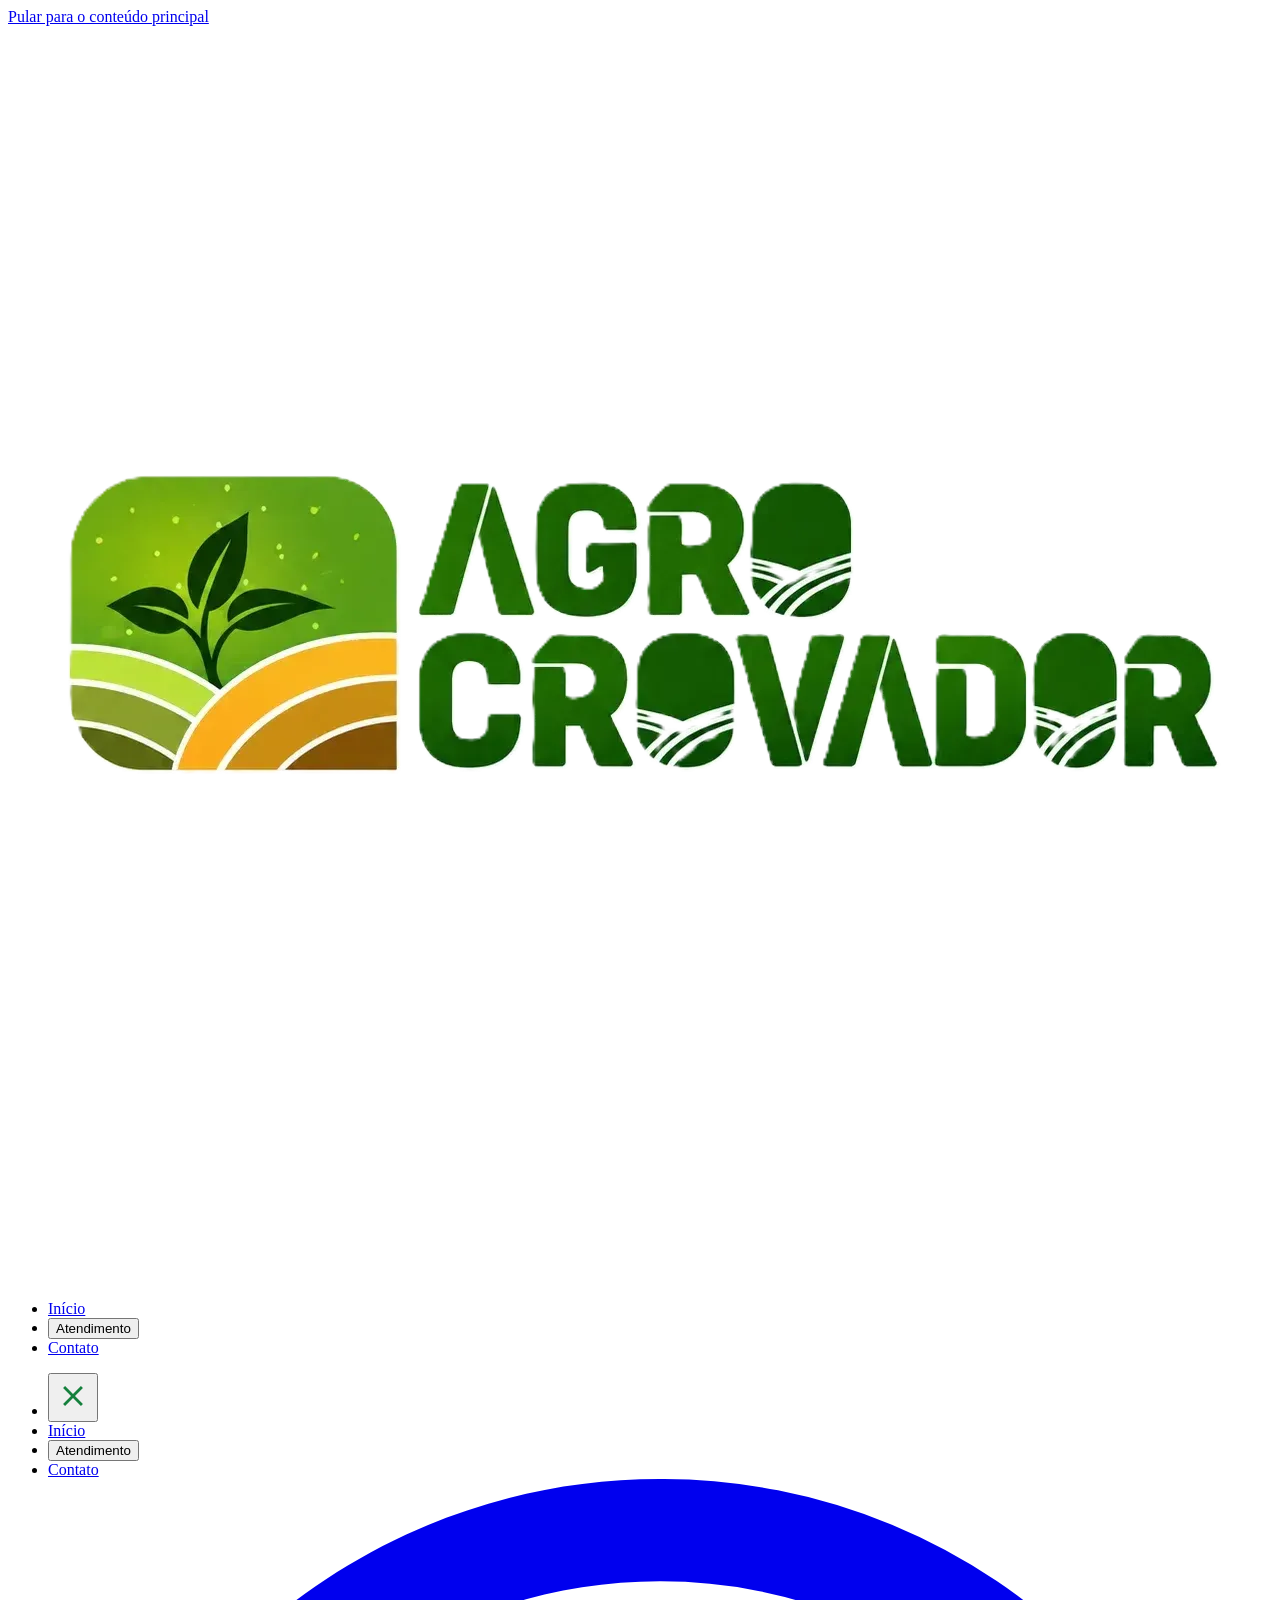
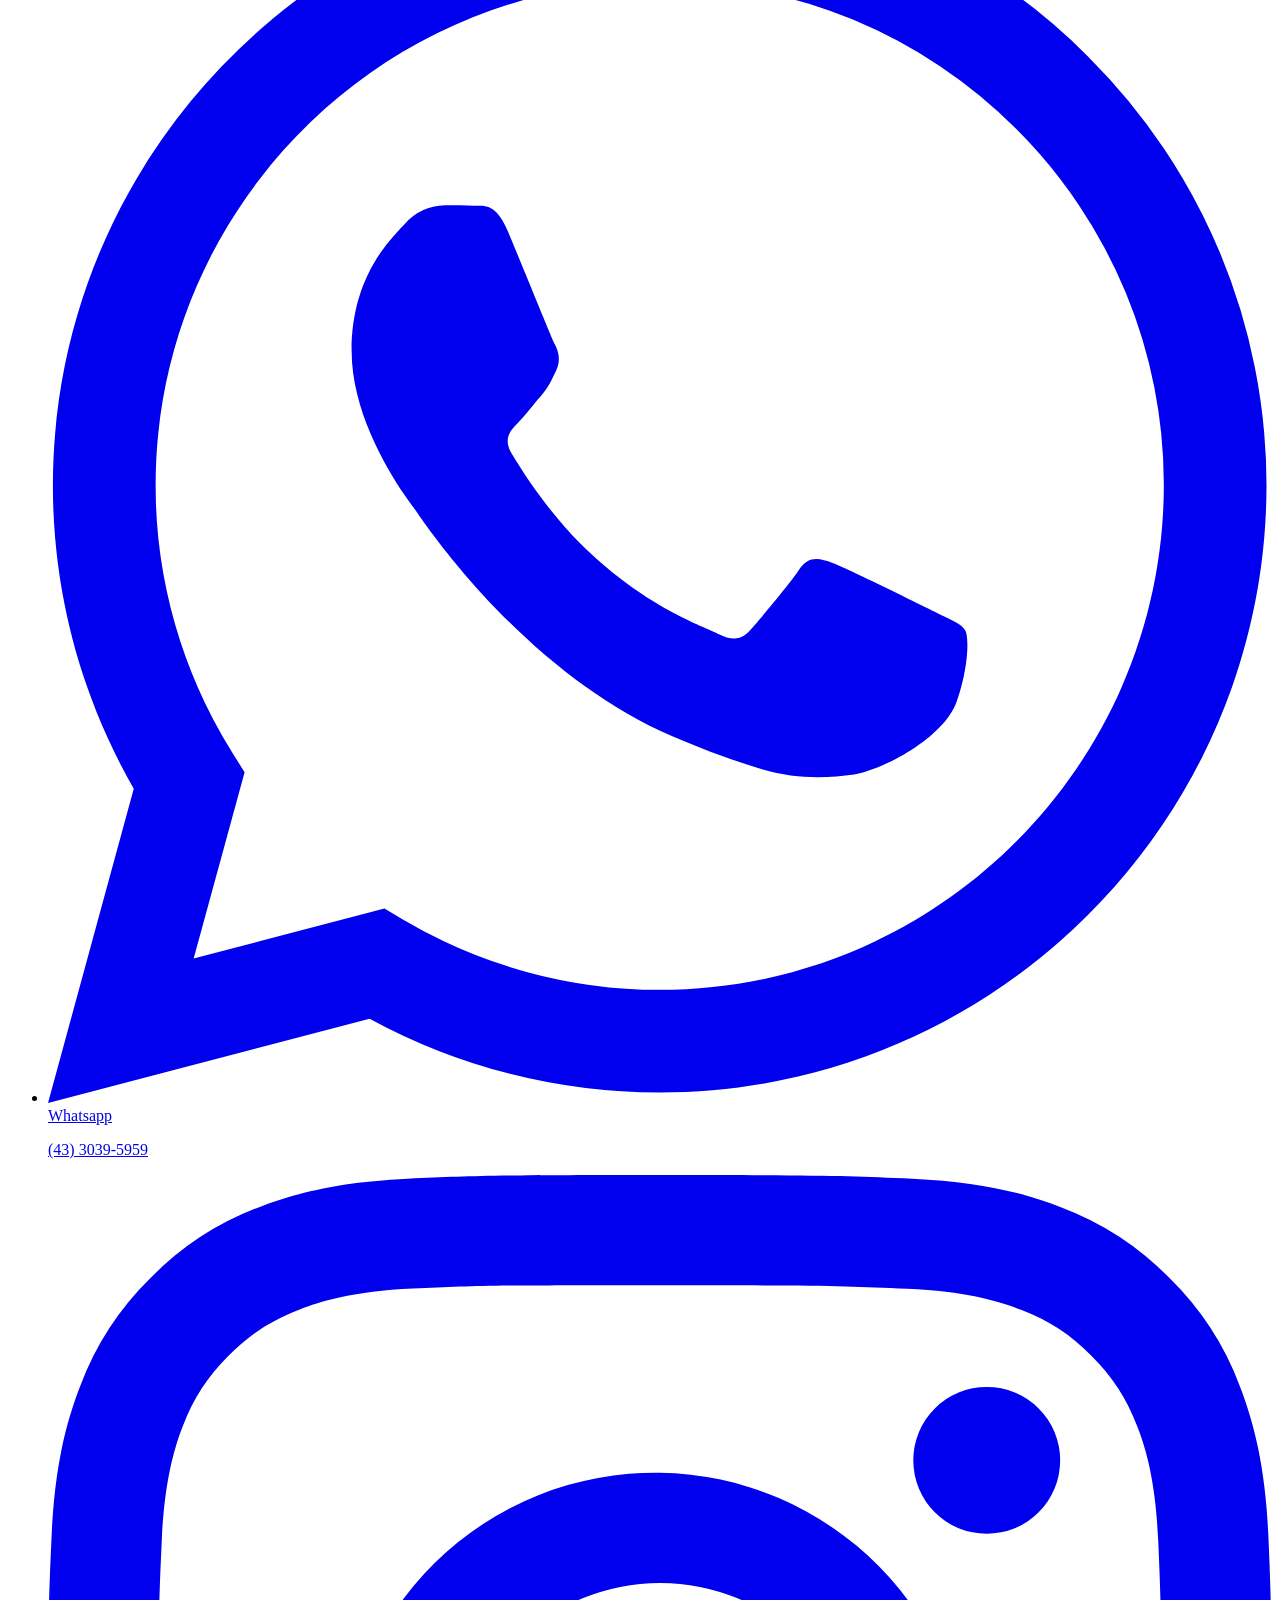
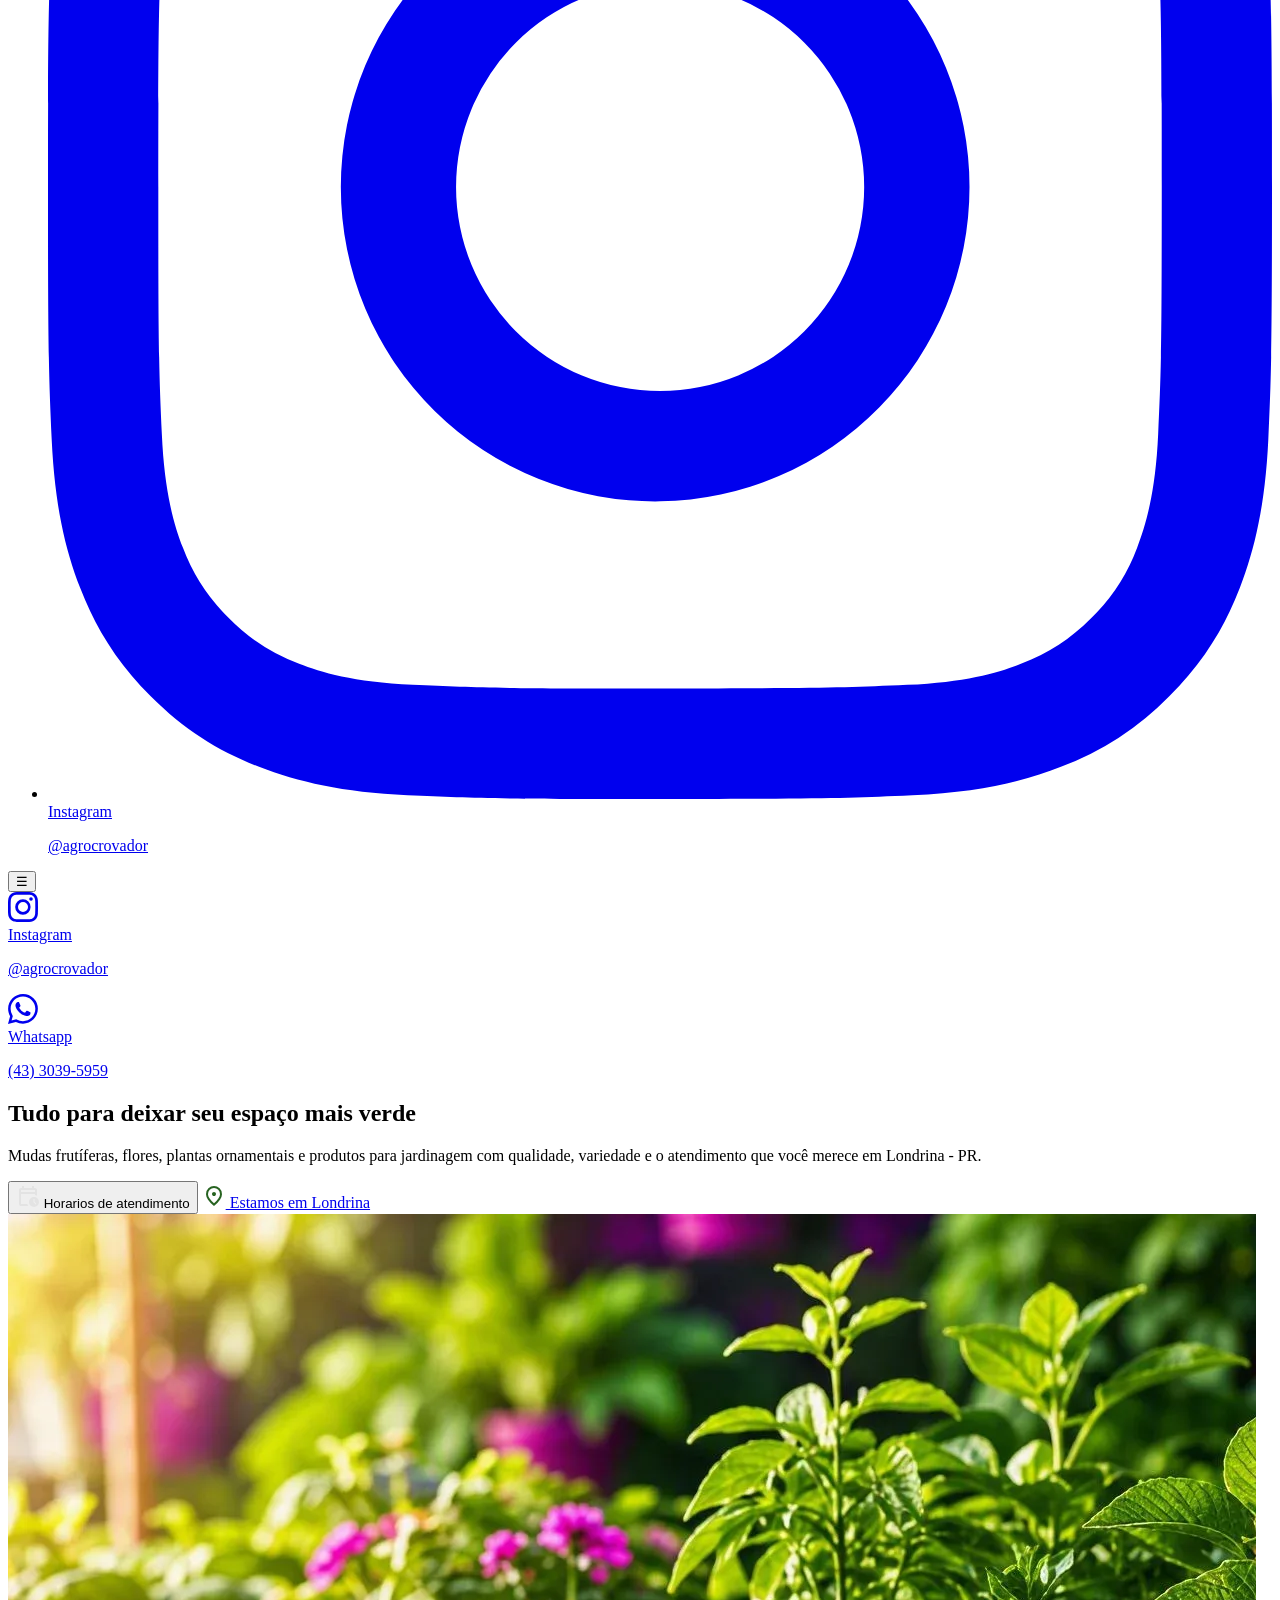
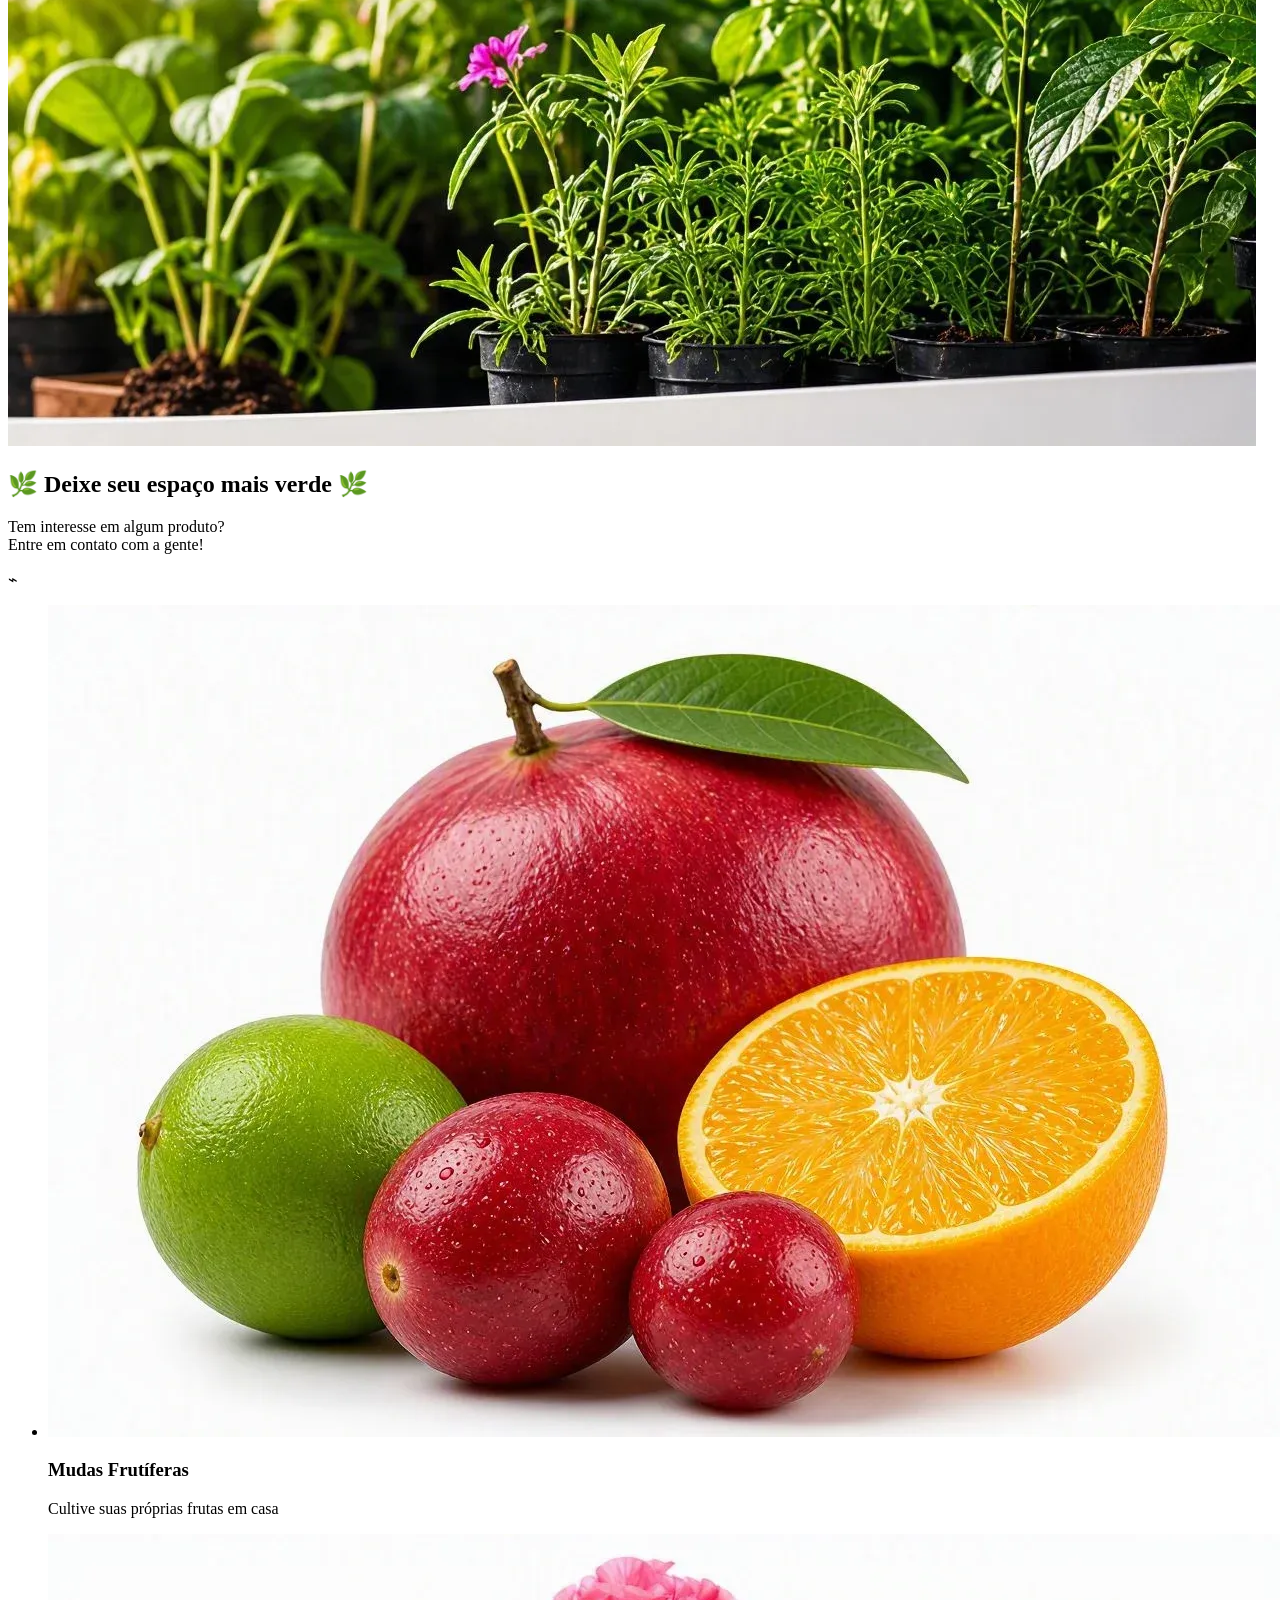
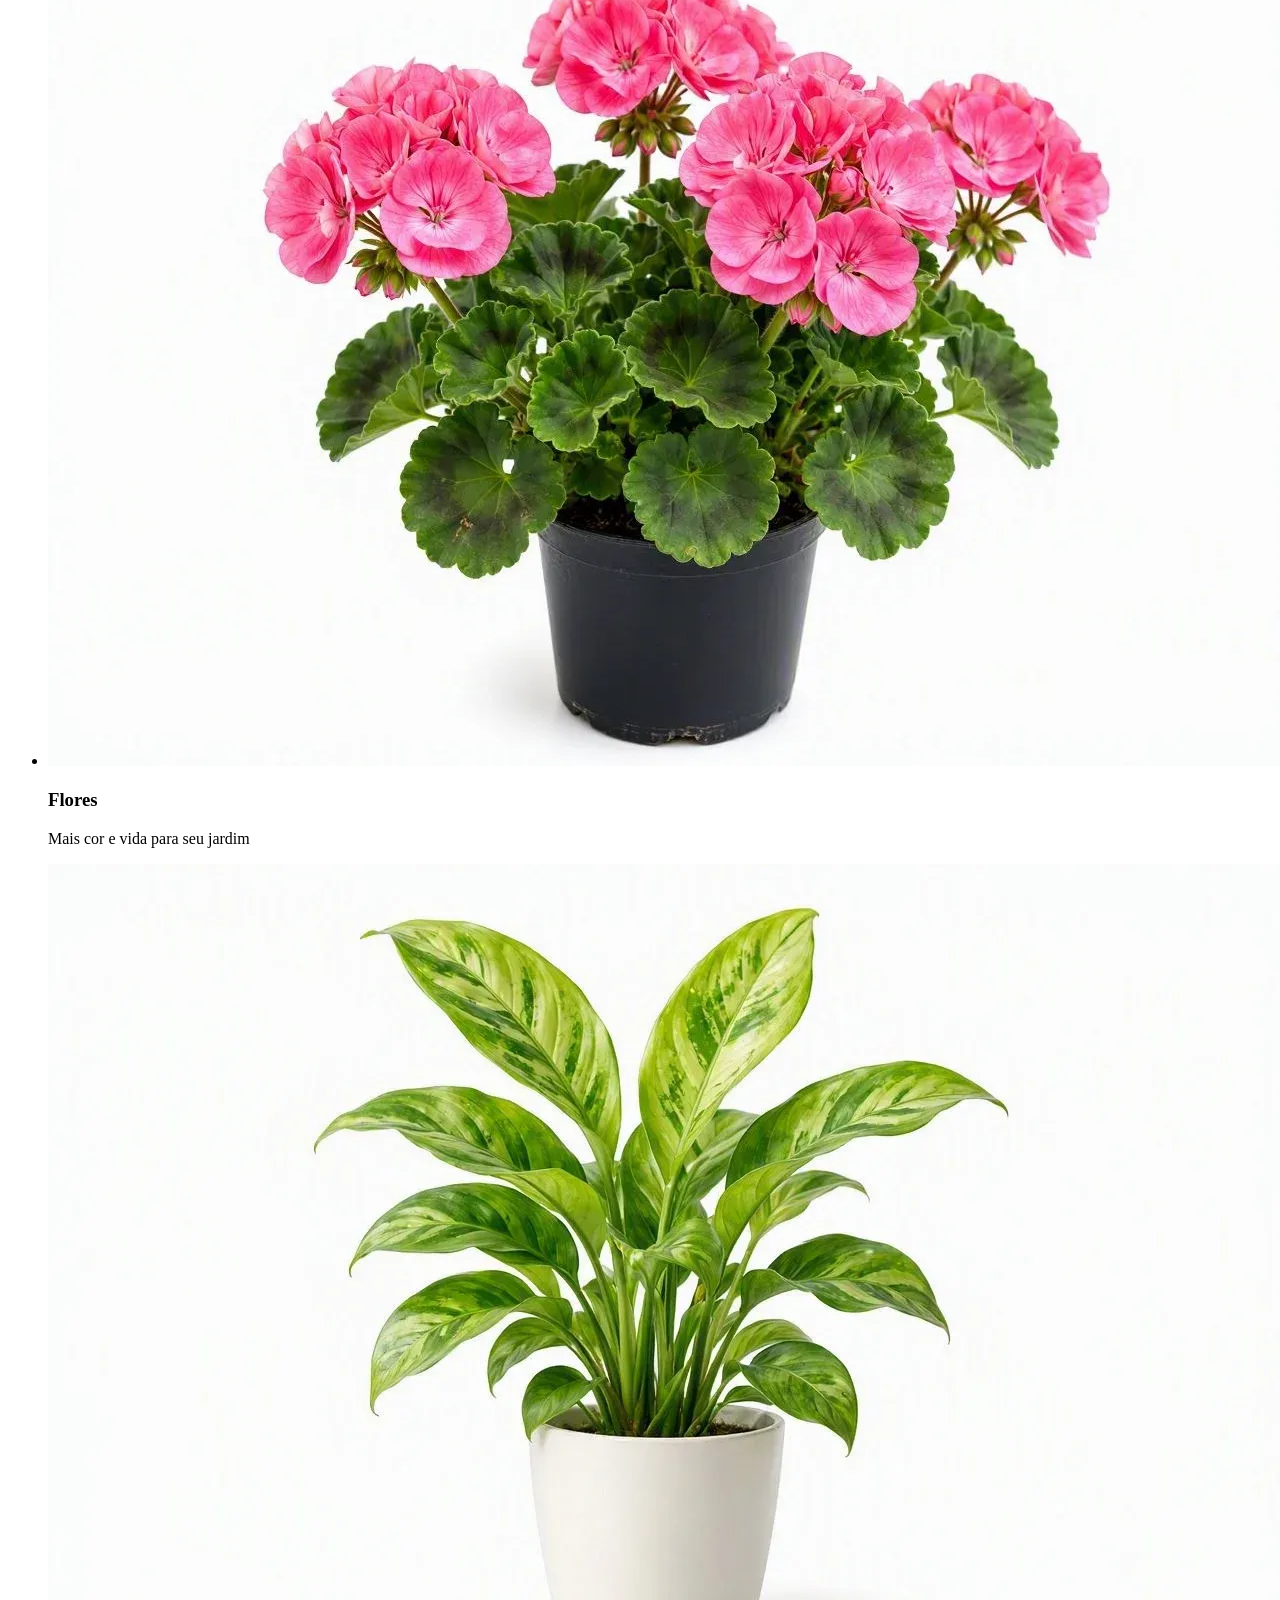
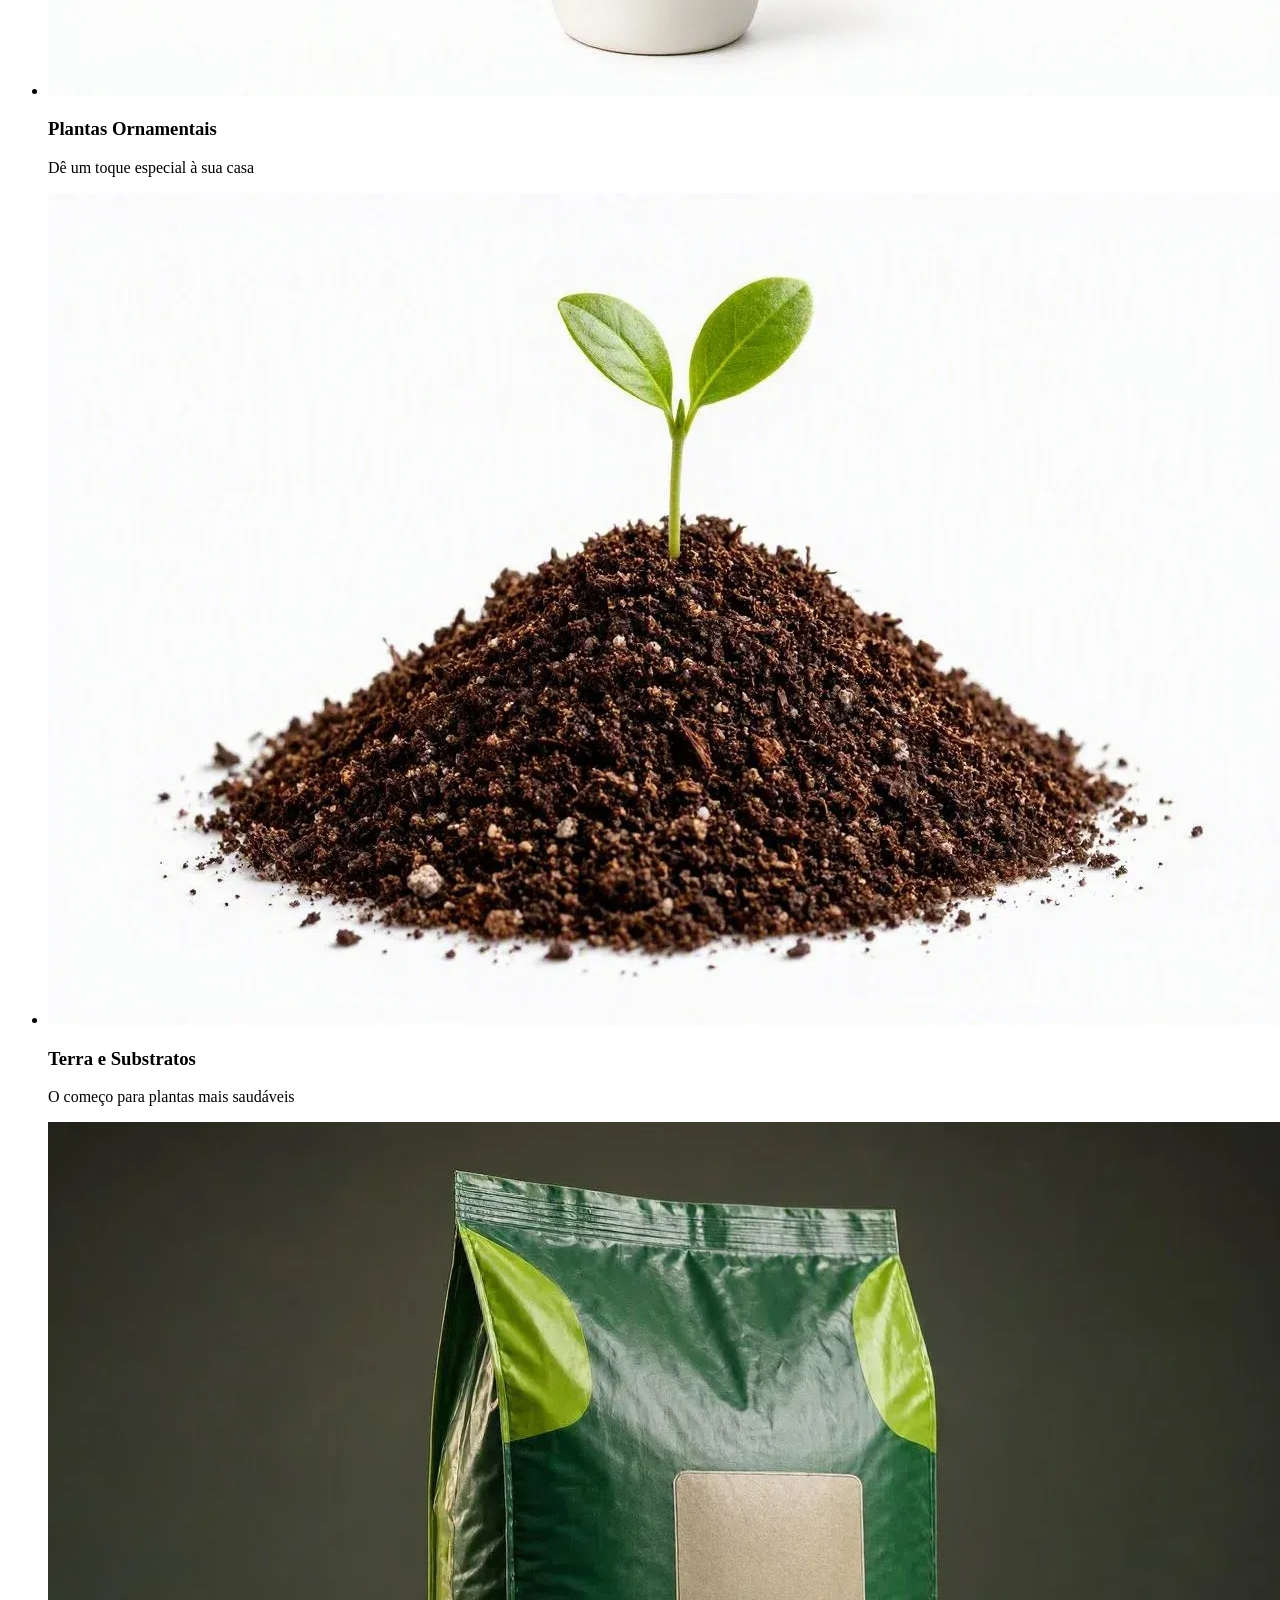
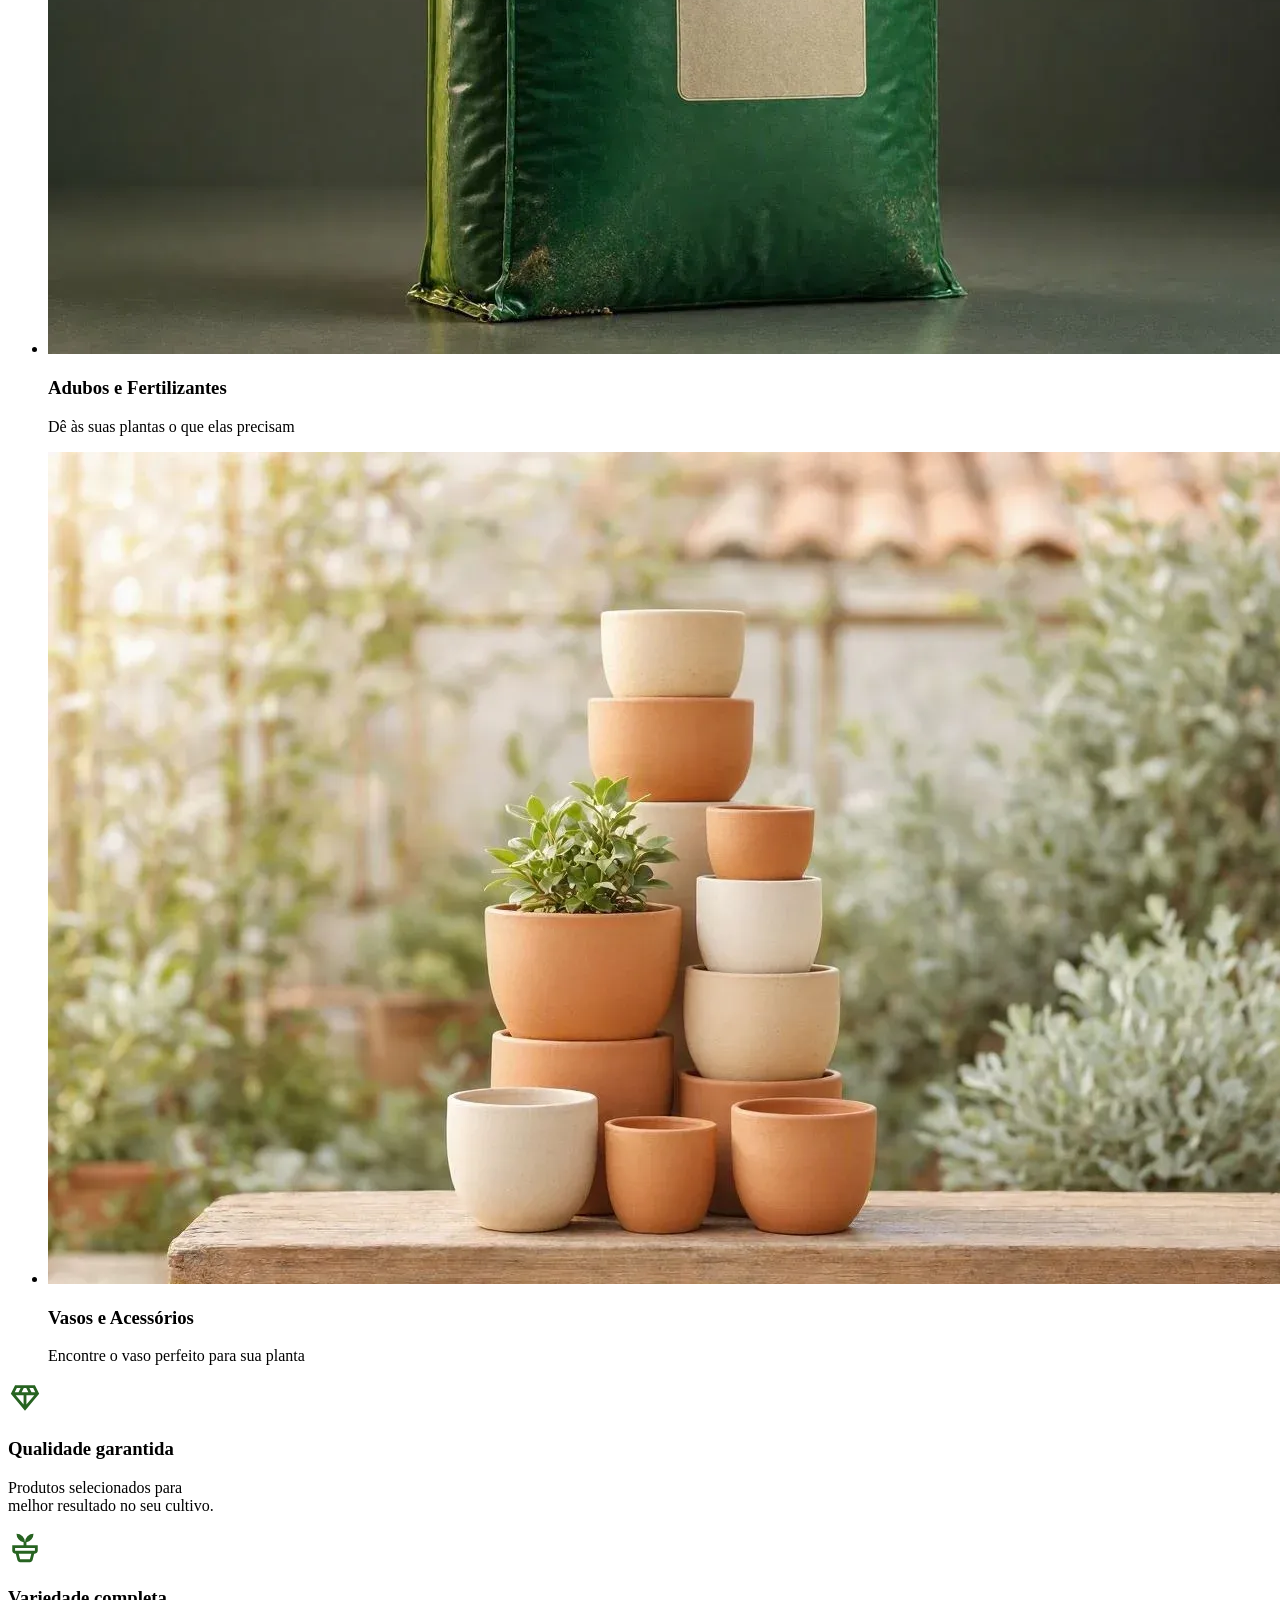
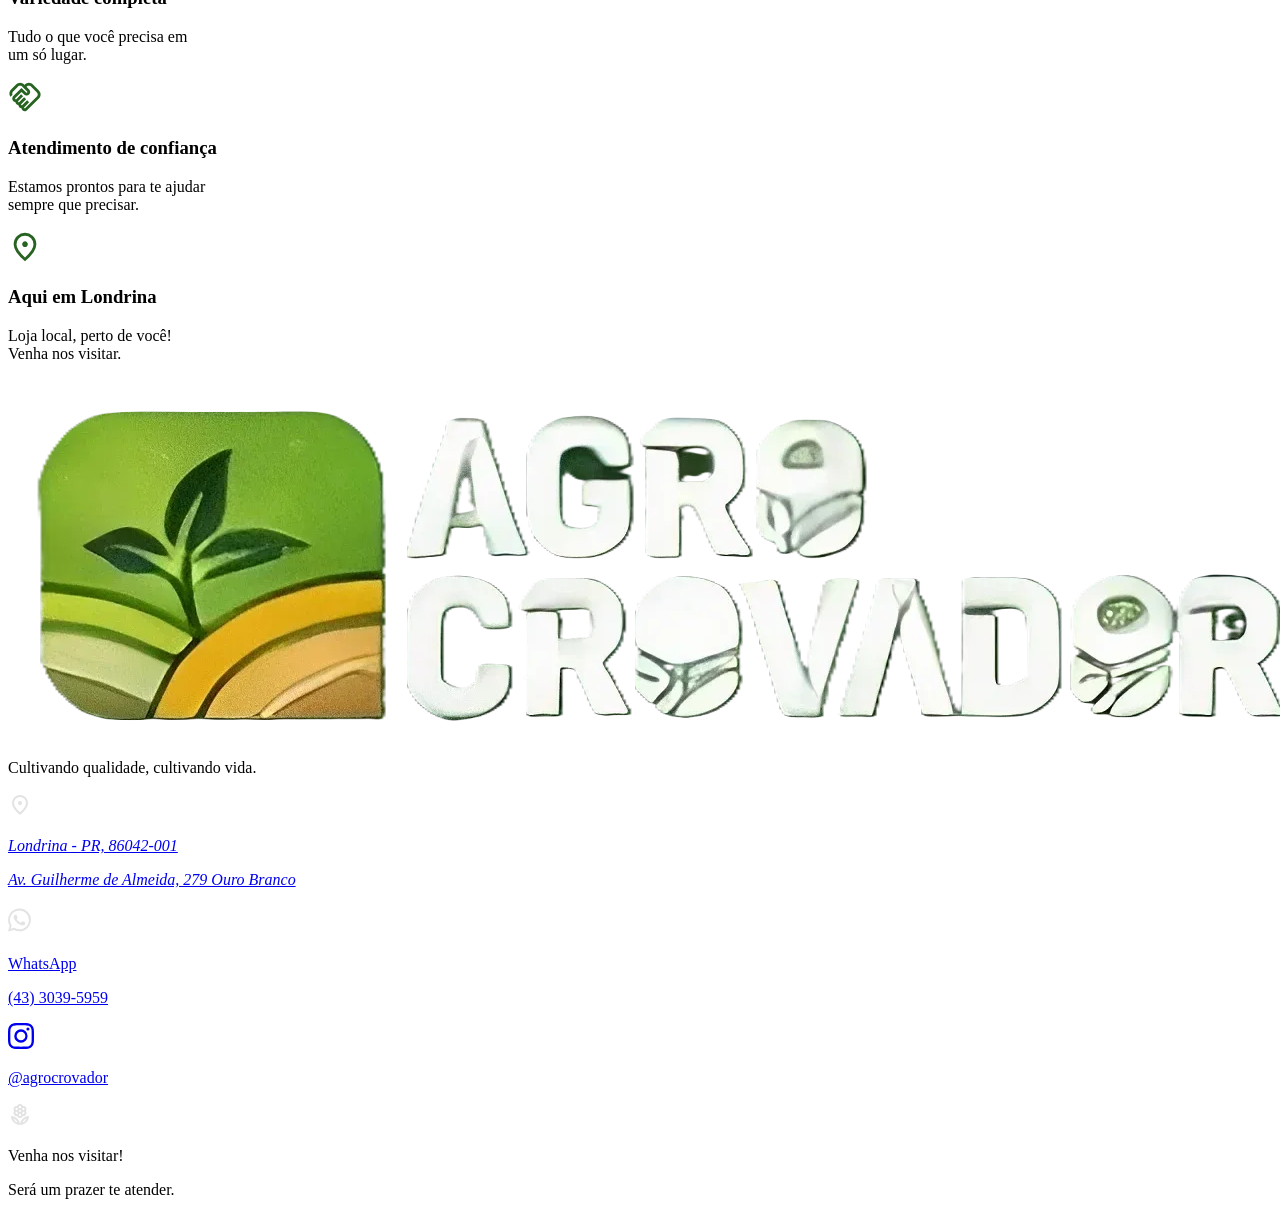
==== index.html @ 276836a0 "Add files via upload" ====
<!doctype html>
<html lang="pt-BR">

<head>
  <meta charset="UTF-8" />
  <meta name="viewport" content="width=device-width, initial-scale=1.0" />
  <meta name="description"
    content="Encontre mudas frutíferas, flores, plantas ornamentais, vasos, adubos e produtos para jardinagem na AgroCrovador, em Londrina - PR.">
  <title>AgroCrovador | Plantas, Mudas e Jardinagem em Londrina</title>
  <link rel="stylesheet" href="debugger.css" />
  <link rel="stylesheet" href="AgroCrovador.css" />
  <script src="AgroCrovador.js" defer></script>
  <script type="application/ld+json">
  {
    "@context": "https://schema.org",
    "@type": "LocalBusiness",
    "name": "AgroCrovador",
    "telephone": "+55 43 3039-5959",
    "address": {
      "@type": "PostalAddress",
      "streetAddress": "Av. Guilherme de Almeida, 279",
      "addressLocality": "Londrina",
      "addressRegion": "PR",
      "postalCode": "86042-001",
      "addressCountry": "BR"
    },
    "openingHoursSpecification": [
      {
        "@type": "OpeningHoursSpecification",
        "dayOfWeek": [
          "Monday",
          "Tuesday",
          "Thursday",
          "Friday"
        ],
        "opens": "08:30",
        "closes": "18:00"
      },
      {
        "@type": "OpeningHoursSpecification",
        "dayOfWeek": "Wednesday",
        "opens": "08:30",
        "closes": "17:30"
      },
      {
        "@type": "OpeningHoursSpecification",
        "dayOfWeek": "Saturday",
        "opens": "08:30",
        "closes": "16:00"
      }
    ]
  }
  </script>
  <link rel="icon" type="image/png" href="imgs/Top_icon.png" />
</head>

<body>
  <a href="#main-content" class="skip-link">Pular para o conteúdo principal</a>
  <div aria-hidden="true" id="top"></div>
  <header class="reveal">
    <div>
      <img src="imgs/1-logo.webp" alt="Logo da AgroCrovador" class="logo" />

      <nav class="hidden-mobile" aria-label="Navegação principal">
        <ul class="reveal desktop-menu">
          <li>
            <a href="#top" class="headerAction reveal">Início</a>
          </li>
          <li>
            <button class="headerAction reveal Bussiness-open">Atendimento</button>
          </li>
          <li>
            <a href="#contact" class="headerAction reveal">Contato</a>
          </li>
        </ul> 
      </nav>

      <nav aria-label="Navegação mobile">
        <ul id="mobile-menu" class="is-hidden mobile-menu">
          <li>
            <button type="button" class="btn-close-menu" aria-label="Fechar menu lateral">
              <svg xmlns="http://www.w3.org/2000/svg" height="40px" viewBox="0 -960 960 960" width="34px"
                fill="#15803d">
                <path
                  d="m256-200-56-56 224-224-224-224 56-56 224 224 224-224 56 56-224 224 224 224-56 56-224-224-224 224Z" />
              </svg>
            </button>
          </li>
          <li>
            <a href="#top" class="headerAction reveal">Início</a>
          </li>
          <li>
            <button class="headerAction reveal Bussiness-open">Atendimento</button>
          </li>
          <li>
            <a href="#contact" class="headerAction reveal">Contato</a>
          </li>
          <li>
            <a class="whatsapp-link reveal" href="https://wa.me/554330395959?" target="_blank"
              rel="noopener noreferrer">
              <svg xmlns="http://www.w3.org/2000/svg" fill="currentColor" viewBox="0 0 16 16" aria-hidden="true">
                <path
                  d="M13.601 2.326A7.85 7.85 0 0 0 7.994 0C3.627 0 .068 3.558.064 7.926c0 1.399.366 2.76 1.057 3.965L0 16l4.204-1.102a7.9 7.9 0 0 0 3.79.965h.004c4.368 0 7.926-3.558 7.93-7.93A7.9 7.9 0 0 0 13.6 2.326zM7.994 14.521a6.6 6.6 0 0 1-3.356-.92l-.24-.144-2.494.654.666-2.433-.156-.251a6.56 6.56 0 0 1-1.007-3.505c0-3.626 2.957-6.584 6.591-6.584a6.56 6.56 0 0 1 4.66 1.931 6.56 6.56 0 0 1 1.928 4.66c-.004 3.639-2.961 6.592-6.592 6.592m3.615-4.934c-.197-.099-1.17-.578-1.353-.646-.182-.065-.315-.099-.445.099-.133.197-.513.646-.627.775-.114.133-.232.148-.43.05-.197-.1-.836-.308-1.592-.985-.59-.525-.985-1.175-1.103-1.372-.114-.198-.011-.304.088-.403.087-.088.197-.232.296-.346.1-.114.133-.198.198-.33.065-.134.034-.248-.015-.347-.05-.099-.445-1.076-.612-1.47-.16-.389-.323-.335-.445-.34-.114-.007-.247-.007-.38-.007a.73.73 0 0 0-.529.247c-.182.198-.691.677-.691 1.654s.71 1.916.81 2.049c.098.133 1.394 2.132 3.383 2.992.47.205.84.326 1.129.418.475.152.904.129 1.246.08.38-.058 1.171-.48 1.338-.943.164-.464.164-.86.114-.943-.049-.084-.182-.133-.38-.232" />
              </svg>
              <div class="reveal">
                <span class="contact-title">Whatsapp</span>
                <p>(43) 3039-5959</p>
              </div>
            </a>
          </li>
          <li>
            <a class="instagram-link reveal" href="https://www.instagram.com/agrocrovador/" target="_blank"
              rel="noopener noreferrer">
              <svg xmlns="http://www.w3.org/2000/svg" fill="currentColor" viewBox="0 0 16 16" aria-hidden="true">
                <path
                  d="M8 0C5.829 0 5.556.01 4.703.048 3.85.088 3.269.222 2.76.42a3.9 3.9 0 0 0-1.417.923A3.9 3.9 0 0 0 .42 2.76C.222 3.268.087 3.85.048 4.7.01 5.555 0 5.827 0 8.001c0 2.172.01 2.444.048 3.297.04.852.174 1.433.372 1.942.205.526.478.972.923 1.417.444.445.89.719 1.416.923.51.198 1.09.333 1.942.372C5.555 15.99 5.827 16 8 16s2.444-.01 3.298-.048c.851-.04 1.434-.174 1.943-.372a3.9 3.9 0 0 0 1.416-.923c.445-.445.718-.891.923-1.417.197-.509.332-1.09.372-1.942C15.99 10.445 16 10.173 16 8s-.01-2.445-.048-3.299c-.04-.851-.175-1.433-.372-1.941a3.9 3.9 0 0 0-.923-1.417A3.9 3.9 0 0 0 13.24.42c-.51-.198-1.092-.333-1.943-.372C10.443.01 10.172 0 7.998 0zm-.717 1.442h.718c2.136 0 2.389.007 3.232.046.78.035 1.204.166 1.486.275.373.145.64.319.92.599s.453.546.598.92c.11.281.24.705.275 1.485.039.843.047 1.096.047 3.231s-.008 2.389-.047 3.232c-.035.78-.166 1.203-.275 1.485a2.5 2.5 0 0 1-.599.919c-.28.28-.546.453-.92.598-.28.11-.704.24-1.485.276-.843.038-1.096.047-3.232.047s-2.39-.009-3.233-.047c-.78-.036-1.203-.166-1.485-.276a2.5 2.5 0 0 1-.92-.598 2.5 2.5 0 0 1-.6-.92c-.109-.281-.24-.705-.275-1.485-.038-.843-.046-1.096-.046-3.233s.008-2.388.046-3.231c.036-.78.166-1.204.276-1.486.145-.373.319-.64.599-.92s.546-.453.92-.598c.282-.11.705-.24 1.485-.276.738-.034 1.024-.044 2.515-.045zm4.988 1.328a.96.96 0 1 0 0 1.92.96.96 0 0 0 0-1.92m-4.27 1.122a4.109 4.109 0 1 0 0 8.217 4.109 4.109 0 0 0 0-8.217m0 1.441a2.667 2.667 0 1 1 0 5.334 2.667 2.667 0 0 1 0-5.334" />
              </svg>
              <div class="reveal">
                <span class="contact-title">Instagram</span>
                <p>@agrocrovador</p>
              </div>
            </a>
          </li>
        </ul>
      </nav>

      <button class="btn-open-menu" type="button" aria-label="Abrir menu" aria-controls="mobile-menu"
        aria-expanded="false">
        ☰
      </button>
    </div>
    <div class="hidden-mobile">
      <a class="instagram-link reveal" href="https://www.instagram.com/agrocrovador/" target="_blank"
        rel="noopener noreferrer">
        <svg xmlns="http://www.w3.org/2000/svg" width="30" height="30" fill="currentColor" viewBox="0 0 16 16"
          aria-hidden="true">
          <path
            d="M8 0C5.829 0 5.556.01 4.703.048 3.85.088 3.269.222 2.76.42a3.9 3.9 0 0 0-1.417.923A3.9 3.9 0 0 0 .42 2.76C.222 3.268.087 3.85.048 4.7.01 5.555 0 5.827 0 8.001c0 2.172.01 2.444.048 3.297.04.852.174 1.433.372 1.942.205.526.478.972.923 1.417.444.445.89.719 1.416.923.51.198 1.09.333 1.942.372C5.555 15.99 5.827 16 8 16s2.444-.01 3.298-.048c.851-.04 1.434-.174 1.943-.372a3.9 3.9 0 0 0 1.416-.923c.445-.445.718-.891.923-1.417.197-.509.332-1.09.372-1.942C15.99 10.445 16 10.173 16 8s-.01-2.445-.048-3.299c-.04-.851-.175-1.433-.372-1.941a3.9 3.9 0 0 0-.923-1.417A3.9 3.9 0 0 0 13.24.42c-.51-.198-1.092-.333-1.943-.372C10.443.01 10.172 0 7.998 0zm-.717 1.442h.718c2.136 0 2.389.007 3.232.046.78.035 1.204.166 1.486.275.373.145.64.319.92.599s.453.546.598.92c.11.281.24.705.275 1.485.039.843.047 1.096.047 3.231s-.008 2.389-.047 3.232c-.035.78-.166 1.203-.275 1.485a2.5 2.5 0 0 1-.599.919c-.28.28-.546.453-.92.598-.28.11-.704.24-1.485.276-.843.038-1.096.047-3.232.047s-2.39-.009-3.233-.047c-.78-.036-1.203-.166-1.485-.276a2.5 2.5 0 0 1-.92-.598 2.5 2.5 0 0 1-.6-.92c-.109-.281-.24-.705-.275-1.485-.038-.843-.046-1.096-.046-3.233s.008-2.388.046-3.231c.036-.78.166-1.204.276-1.486.145-.373.319-.64.599-.92s.546-.453.92-.598c.282-.11.705-.24 1.485-.276.738-.034 1.024-.044 2.515-.045zm4.988 1.328a.96.96 0 1 0 0 1.92.96.96 0 0 0 0-1.92m-4.27 1.122a4.109 4.109 0 1 0 0 8.217 4.109 4.109 0 0 0 0-8.217m0 1.441a2.667 2.667 0 1 1 0 5.334 2.667 2.667 0 0 1 0-5.334" />
        </svg>
        <div class="reveal">
          <span class="contact-title">Instagram</span>
          <p>@agrocrovador</p>
        </div>
      </a>
      <a class="whatsapp-link reveal" href="https://wa.me/554330395959?" target="_blank" rel="noopener noreferrer">
        <svg xmlns="http://www.w3.org/2000/svg" fill="currentColor" viewBox="0 0 16 16" width="30" height="30"
          aria-hidden="true">
          <path
            d="M13.601 2.326A7.85 7.85 0 0 0 7.994 0C3.627 0 .068 3.558.064 7.926c0 1.399.366 2.76 1.057 3.965L0 16l4.204-1.102a7.9 7.9 0 0 0 3.79.965h.004c4.368 0 7.926-3.558 7.93-7.93A7.9 7.9 0 0 0 13.6 2.326zM7.994 14.521a6.6 6.6 0 0 1-3.356-.92l-.24-.144-2.494.654.666-2.433-.156-.251a6.56 6.56 0 0 1-1.007-3.505c0-3.626 2.957-6.584 6.591-6.584a6.56 6.56 0 0 1 4.66 1.931 6.56 6.56 0 0 1 1.928 4.66c-.004 3.639-2.961 6.592-6.592 6.592m3.615-4.934c-.197-.099-1.17-.578-1.353-.646-.182-.065-.315-.099-.445.099-.133.197-.513.646-.627.775-.114.133-.232.148-.43.05-.197-.1-.836-.308-1.592-.985-.59-.525-.985-1.175-1.103-1.372-.114-.198-.011-.304.088-.403.087-.088.197-.232.296-.346.1-.114.133-.198.198-.33.065-.134.034-.248-.015-.347-.05-.099-.445-1.076-.612-1.47-.16-.389-.323-.335-.445-.34-.114-.007-.247-.007-.38-.007a.73.73 0 0 0-.529.247c-.182.198-.691.677-.691 1.654s.71 1.916.81 2.049c.098.133 1.394 2.132 3.383 2.992.47.205.84.326 1.129.418.475.152.904.129 1.246.08.38-.058 1.171-.48 1.338-.943.164-.464.164-.86.114-.943-.049-.084-.182-.133-.38-.232" />
        </svg>
        <div class="reveal">
          <span class="contact-title">Whatsapp</span>
          <p>(43) 3039-5959</p>
        </div>
      </a>
    </div>
  </header>

  <main id="main-content" class="reveal">
    <section class="hero-section" aria-labelledby="hero-title">
      <div class="hero-content">
        <div class="hero-text">
          <h1 id="hero-title" class="reveal">
            Tudo para deixar seu espaço
            <span class="reveal">mais verde</span>
          </h1>
          <p>
            Mudas frutíferas, flores, plantas ornamentais e produtos para
            jardinagem com qualidade, variedade e o atendimento que você
            merece em Londrina - PR.
          </p>
          <div class="hero-actions">
            <button type="button" id="Bussiness-hours_btn" class="Bussiness-open">
              <svg xmlns="http://www.w3.org/2000/svg" height="24px" viewBox="0 -960 960 960" width="24px"
                fill="#e3e3e3">
                <path
                  d="M200-640h560v-80H200v80Zm0 0v-80 80Zm0 560q-33 0-56.5-23.5T120-160v-560q0-33 23.5-56.5T200-800h40v-80h80v80h320v-80h80v80h40q33 0 56.5 23.5T840-720v227q-19-9-39-15t-41-9v-43H200v400h252q7 22 16.5 42T491-80H200Zm378.5-18.5Q520-157 520-240t58.5-141.5Q637-440 720-440t141.5 58.5Q920-323 920-240T861.5-98.5Q803-40 720-40T578.5-98.5ZM787-145l28-28-75-75v-112h-40v128l87 87Z" />
              </svg>
              Horarios de atendimento
            </button>
            <dialog class="reveal business-hours" aria-labelledby="business-hours-title">
              <button type="button" aria-label="Fechar menu de horários" id="business-hours-close">
                <svg xmlns="http://www.w3.org/2000/svg" height="40px" viewBox="0 -960 960 960" width="40px" fill="#fff">
                  <path
                    d="m256-200-56-56 224-224-224-224 56-56 224 224 224-224 56 56-224 224 224 224-56 56-224-224-224 224Z" />
                </svg>
              </button>
              <img src="imgs/1-logo.webp" alt="" class="business-hours-logo">
              <div class="business-hours-header">
                <div class="business-hours-decoration" aria-hidden="true">
                  <div></div>
                  <span class="decoration-leaf">◆</span>
                </div>
                <h2 id="business-hours-title">
                  HORÁRIOS DE
                  <strong>ATENDIMENTO</strong>
                </h2>
                <div class="business-hours-decoration">
                  <span class="decoration-leaf">◆</span>
                  <div></div>
                </div>
              </div>
              <ul class="business-hours-list">
                <li class="business-hours-item">
                  <div class="business-hours-icon">
                    <svg xmlns="http://www.w3.org/2000/svg" viewBox="0 -960 960 960" aria-hidden="true" fill="#e3e3e3">
                      <path
                        d="M438-226 296-368l58-58 84 84 168-168 58 58-226 226ZM200-80q-33 0-56.5-23.5T120-160v-560q0-33 23.5-56.5T200-800h40v-80h80v80h320v-80h80v80h40q33 0 56.5 23.5T840-720v560q0 33-23.5 56.5T760-80H200Zm0-80h560v-400H200v400Zm0-480h560v-80H200v80Zm0 0v-80 80Z" />
                    </svg>
                  </div>
                  <div class="business-hours-content">
                    <h3>
                      SEGUNDA, TERÇA, QUINTA E SEXTA
                    </h3>
                    <p>
                      das <strong>8:30</strong> às <strong>18:00</strong> hrs.
                    </p>
                  </div>
                </li>
                <li class="business-hours-item">
                  <div class="business-hours-icon">
                    <svg xmlns="http://www.w3.org/2000/svg" viewBox="0 -960 960 960" aria-hidden="true" fill="#e3e3e3">
                      <path
                        d="M438-226 296-368l58-58 84 84 168-168 58 58-226 226ZM200-80q-33 0-56.5-23.5T120-160v-560q0-33 23.5-56.5T200-800h40v-80h80v80h320v-80h80v80h40q33 0 56.5 23.5T840-720v560q0 33-23.5 56.5T760-80H200Zm0-80h560v-400H200v400Zm0-480h560v-80H200v80Zm0 0v-80 80Z" />
                    </svg>
                  </div>
                  <div class="business-hours-content">
                    <h3>NA QUARTA</h3>
                    <p>
                      das <strong>8:30</strong> às <strong>17:30</strong> hrs.
                    </p>
                  </div>
                </li>
                <li class="business-hours-item">
                  <div class="business-hours-icon">
                    <svg xmlns="http://www.w3.org/2000/svg" viewBox="0 -960 960 960" aria-hidden="true" fill="#e3e3e3">
                      <path
                        d="M200-640h560v-80H200v80Zm0 0v-80 80Zm0 560q-33 0-56.5-23.5T120-160v-560q0-33 23.5-56.5T200-800h40v-80h80v80h320v-80h80v80h40q33 0 56.5 23.5T840-720v227q-19-9-39-15t-41-9v-43H200v400h252q7 22 16.5 42T491-80H200Zm378.5-18.5Q520-157 520-240t58.5-141.5Q637-440 720-440t141.5 58.5Q920-323 920-240T861.5-98.5Q803-40 720-40T578.5-98.5ZM787-145l28-28-75-75v-112h-40v128l87 87Z" />
                    </svg>
                  </div>
                  <div class="business-hours-content">
                    <h3>AOS SÁBADOS</h3>
                    <p>
                      das <strong>8:30</strong> às <strong>16:00</strong> hrs.
                    </p>
                  </div>
                </li>
                <li class="business-hours-item">
                  <div class="business-hours-icon">
                    <svg xmlns="http://www.w3.org/2000/svg" viewBox="0 -960 960 960" aria-hidden="true" fill="#e3e3e3">
                      <path
                        d="m388-212-56-56 92-92-92-92 56-56 92 92 92-92 56 56-92 92 92 92-56 56-92-92-92 92ZM200-80q-33 0-56.5-23.5T120-160v-560q0-33 23.5-56.5T200-800h40v-80h80v80h320v-80h80v80h40q33 0 56.5 23.5T840-720v560q0 33-23.5 56.5T760-80H200Zm0-80h560v-400H200v400Zm0-480h560v-80H200v80Zm0 0v-80 80Z" />
                    </svg>
                  </div>
                  <div class="business-hours-content">
                    <h3>DOMINGO</h3>
                    <p class="closed">
                      FECHADO
                    </p>
                  </div>
                </li>
              </ul>
            </dialog>
            <a href="https://maps.app.goo.gl/XyfUGrFpohsj4nQu9" id="a-location" target="_blank"
              rel="noopener noreferrer">
              <svg xmlns="http://www.w3.org/2000/svg" height="24px" viewBox="0 -960 960 960" width="24px" fill="#276321"
                aria-hidden="true">
                <path
                  d="M536.5-503.5Q560-527 560-560t-23.5-56.5Q513-640 480-640t-56.5 23.5Q400-593 400-560t23.5 56.5Q447-480 480-480t56.5-23.5ZM480-186q122-112 181-203.5T720-552q0-109-69.5-178.5T480-800q-101 0-170.5 69.5T240-552q0 71 59 162.5T480-186Zm0 106Q319-217 239.5-334.5T160-552q0-150 96.5-239T480-880q127 0 223.5 89T800-552q0 100-79.5 217.5T480-80Zm0-480Z" />
              </svg>
              Estamos em Londrina</a>
          </div>
        </div>
      </div>
      <div class="hero-image">
        <img src="imgs/Main-Background.webp" alt="" />
      </div>
    </section>

    <section class="catalog_container" aria-labelledby="catalog-title">
      <div class="title-area">
        <h2 id="catalog-title">🌿 Deixe seu espaço mais verde 🌿</h2>
        <p>Tem interesse em algum produto?<br>Entre em contato com a gente!</p>
        <div class="title-line">
          <span aria-hidden="true"></span>
          <p aria-hidden="true">⌁</p>
          <span aria-hidden="true"></span>
        </div>
      </div>
      <ul class="categories_container">
        <li class="category">
          <div class="category-image">
            <img alt="" src="imgs/Fruits.webp" />
          </div>
          <div class="category-info">
            <h3>Mudas Frutíferas</h3>
            <p>Cultive suas
              próprias
              frutas em casa
            </p>
          </div>
        </li>
        <li class="category">
          <div class="category-image">
            <img alt="" src="imgs/Flowers.webp" />
          </div>
          <div class="category-info">
            <h3>Flores</h3>
            <p>
              Mais cor e vida
              para seu jardim
            </p>
          </div>
        </li>
        <li class="category">
          <div class="category-image">
            <img alt="" src="imgs/Ornamental plants.webp" />
          </div>
          <div class="category-info">
            <h3>Plantas Ornamentais</h3>
            <p>
              Dê um toque especial à sua casa
            </p>
          </div>
        </li>
        <li class="category">
          <div class="category-image">
            <img alt="" src="imgs/land and substrates.webp" />
          </div>
          <div class="category-info">
            <h3>Terra e Substratos</h3>
            <p>
              O começo para plantas mais saudáveis
            </p>
          </div>
        </li>
        <li class="category">
          <div class="category-image">
            <img alt="" src="imgs/Fertilizers.webp" />
          </div>
          <div class="category-info">
            <h3>Adubos e Fertilizantes</h3>
            <p>
              Dê às suas plantas o que elas precisam
            </p>
          </div>
        </li>
        <li class="category">
          <div class="category-image">
            <img alt="" src="imgs/Vases.webp" />
          </div>
          <div class="category-info">
            <h3>Vasos e Acessórios</h3>
            <p>
              Encontre o vaso perfeito para sua planta
            </p>
          </div>
        </li>
      </ul>
    </section>
  </main>
  <section class="highlights_container reveal">
    <div class="highlights">
      <div class="highlights_icon reveal">
        <svg xmlns="http://www.w3.org/2000/svg" height="34px" viewBox="0 -960 960 960" width="34px" fill="#276321"
          aria-hidden="true">
          <path
            d="M480-120 80-600l120-240h560l120 240-400 480Zm-95-520h190l-60-120h-70l-60 120Zm55 347v-267H218l222 267Zm80 0 222-267H520v267Zm144-347h106l-60-120H604l60 120Zm-474 0h106l60-120H250l-60 120Z" />
        </svg>
      </div>
      <div class="highlights_text reveal">
        <h3>Qualidade garantida</h3>
        <p>
          Produtos selecionados para<br />melhor resultado no seu cultivo.
        </p>
      </div>
    </div>
    <div class="highlights">
      <div class="highlights_icon reveal">
        <svg xmlns="http://www.w3.org/2000/svg" height="34px" viewBox="0 -960 960 960" width="34px" fill="#276321"
          aria-hidden="true">
          <path
            d="M342-160h276l40-160H302l40 160Zm0 80q-28 0-49-17t-28-44l-45-179h520l-45 179q-7 27-28 44t-49 17H342ZM200-400h560v-80H200v80Zm280-240q0-100 70-170t170-70q0 90-57 156t-143 80v84h320v160q0 33-23.5 56.5T760-320H200q-33 0-56.5-23.5T120-400v-160h320v-84q-86-14-143-80t-57-156q100 0 170 70t70 170Z" />
        </svg>
      </div>
      <div class="highlights_text reveal">
        <h3>Variedade completa</h3>
        <p>Tudo o que você precisa em<br />um só lugar.</p>
      </div>
    </div>
    <div class="highlights">
      <div class="highlights_icon reveal">
        <svg xmlns="http://www.w3.org/2000/svg" height="34px" viewBox="0 -960 960 960" width="34px" fill="#276321"
          aria-hidden="true">
          <path
            d="M475-160q4 0 8-2t6-4l328-328q12-12 17.5-27t5.5-30q0-16-5.5-30.5T817-607L647-777q-11-12-25.5-17.5T591-800q-15 0-30 5.5T534-777l-11 11 74 75q15 14 22 32t7 38q0 42-28.5 70.5T527-522q-20 0-38.5-7T456-550l-75-74-175 175q-3 3-4.5 6.5T200-435q0 8 6 14.5t14 6.5q4 0 8-2t6-4l136-136 56 56-135 136q-3 3-4.5 6.5T285-350q0 8 6 14t14 6q4 0 8-2t6-4l136-135 56 56-135 136q-3 2-4.5 6t-1.5 8q0 8 6 14t14 6q4 0 7.5-1.5t6.5-4.5l136-135 56 56-136 136q-3 3-4.5 6.5T454-180q0 8 6.5 14t14.5 6Zm-1 80q-37 0-65.5-24.5T375-166q-34-5-57-28t-28-57q-34-5-56.5-28.5T206-336q-38-5-62-33t-24-66q0-20 7.5-38.5T149-506l232-231 131 131q2 3 6 4.5t8 1.5q9 0 15-5.5t6-14.5q0-4-1.5-8t-4.5-6L398-777q-11-12-25.5-17.5T342-800q-15 0-30 5.5T285-777L144-635q-9 9-15 21t-8 24q-2 12 0 24.5t8 23.5l-58 58q-17-23-25-50.5T40-590q2-28 14-54.5T87-692l141-141q24-23 53.5-35t60.5-12q31 0 60.5 12t52.5 35l11 11 11-11q24-23 53.5-35t60.5-12q31 0 60.5 12t52.5 35l169 169q23 23 35 53t12 61q0 31-12 60.5T873-437L545-110q-14 14-32.5 22T474-80Zm-99-560Z" />
        </svg>
      </div>
      <div class="highlights_text reveal">
        <h3>Atendimento de confiança</h3>
        <p>Estamos prontos para te ajudar<br />sempre que precisar.</p>
      </div>
    </div>
    <div class="highlights">
      <div class="highlights_icon reveal">
        <svg xmlns="http://www.w3.org/2000/svg" height="34px" viewBox="0 -960 960 960" width="34px" fill="#276321"
          aria-hidden="true">
          <path
            d="M536.5-503.5Q560-527 560-560t-23.5-56.5Q513-640 480-640t-56.5 23.5Q400-593 400-560t23.5 56.5Q447-480 480-480t56.5-23.5ZM480-186q122-112 181-203.5T720-552q0-109-69.5-178.5T480-800q-101 0-170.5 69.5T240-552q0 71 59 162.5T480-186Zm0 106Q319-217 239.5-334.5T160-552q0-150 96.5-239T480-880q127 0 223.5 89T800-552q0 100-79.5 217.5T480-80Zm0-480Z" />
        </svg>
      </div>
      <div class="highlights_text reveal">
        <h3>Aqui em Londrina</h3>
        <p>Loja local, perto de você!<br />Venha nos visitar.</p>
      </div>
    </div>
  </section>
  <footer id="contact">
    <div class="footer-inner reveal">
      <div class="footer-brand">
        <img src="imgs/2-logo.webp" alt="" />
        <p>Cultivando qualidade, cultivando vida.</p>
      </div>
      <div class="footer-info">
        <a href="https://maps.app.goo.gl/XyfUGrFpohsj4nQu9" target="_blank" rel="noopener noreferrer">
          <div class="info-item">
            <div class="icon-slot">
              <svg xmlns="http://www.w3.org/2000/svg" height="24px" viewBox="0 -960 960 960" width="24px" fill="#e3e3e3"
                aria-hidden="true">
                <path
                  d="M536.5-503.5Q560-527 560-560t-23.5-56.5Q513-640 480-640t-56.5 23.5Q400-593 400-560t23.5 56.5Q447-480 480-480t56.5-23.5ZM480-186q122-112 181-203.5T720-552q0-109-69.5-178.5T480-800q-101 0-170.5 69.5T240-552q0 71 59 162.5T480-186Zm0 106Q319-217 239.5-334.5T160-552q0-150 96.5-239T480-880q127 0 223.5 89T800-552q0 100-79.5 217.5T480-80Zm0-480Z" />
              </svg>
            </div>

            <div class="info-text">
              <address>
                <p class="title">Londrina - PR, 86042-001</p>
                <p class="subtitle">
                  Av. Guilherme de Almeida, 279 Ouro Branco
                </p>
              </address>
            </div>
          </div>
        </a>
        <div class="divider" aria-hidden="true"></div>
        <a href="https://wa.me/554330395959" target="_blank" rel="noopener noreferrer">
          <div class="info-item">
            <div class="icon-slot">
              <svg xmlns="http://www.w3.org/2000/svg" fill="#e3e3e3" viewBox="0 0 16 16" width="23" height="30"
                aria-hidden="true">
                <path
                  d="M13.601 2.326A7.85 7.85 0 0 0 7.994 0C3.627 0 .068 3.558.064 7.926c0 1.399.366 2.76 1.057 3.965L0 16l4.204-1.102a7.9 7.9 0 0 0 3.79.965h.004c4.368 0 7.926-3.558 7.93-7.93A7.9 7.9 0 0 0 13.6 2.326zM7.994 14.521a6.6 6.6 0 0 1-3.356-.92l-.24-.144-2.494.654.666-2.433-.156-.251a6.56 6.56 0 0 1-1.007-3.505c0-3.626 2.957-6.584 6.591-6.584a6.56 6.56 0 0 1 4.66 1.931 6.56 6.56 0 0 1 1.928 4.66c-.004 3.639-2.961 6.592-6.592 6.592m3.615-4.934c-.197-.099-1.17-.578-1.353-.646-.182-.065-.315-.099-.445.099-.133.197-.513.646-.627.775-.114.133-.232.148-.43.05-.197-.1-.836-.308-1.592-.985-.59-.525-.985-1.175-1.103-1.372-.114-.198-.011-.304.088-.403.087-.088.197-.232.296-.346.1-.114.133-.198.198-.33.065-.134.034-.248-.015-.347-.05-.099-.445-1.076-.612-1.47-.16-.389-.323-.335-.445-.34-.114-.007-.247-.007-.38-.007a.73.73 0 0 0-.529.247c-.182.198-.691.677-.691 1.654s.71 1.916.81 2.049c.098.133 1.394 2.132 3.383 2.992.47.205.84.326 1.129.418.475.152.904.129 1.246.08.38-.058 1.171-.48 1.338-.943.164-.464.164-.86.114-.943-.049-.084-.182-.133-.38-.232" />
              </svg>
            </div>

            <div class="info-text">
              <p class="title">WhatsApp</p>
              <p class="subtitle">(43) 3039-5959</p>
            </div>
          </div>
        </a>
        <div class="divider" aria-hidden="true"></div>

        <a href="https://www.instagram.com/agrocrovador/" target="_blank" rel="noopener noreferrer">
          <div class="info-item">
            <div class="icon-slot">
              <svg xmlns="http://www.w3.org/2000/svg" width="26" height="26" fill="currentColor" viewBox="0 0 16 16"
                aria-hidden="true">
                <path
                  d="M8 0C5.829 0 5.556.01 4.703.048 3.85.088 3.269.222 2.76.42a3.9 3.9 0 0 0-1.417.923A3.9 3.9 0 0 0 .42 2.76C.222 3.268.087 3.85.048 4.7.01 5.555 0 5.827 0 8.001c0 2.172.01 2.444.048 3.297.04.852.174 1.433.372 1.942.205.526.478.972.923 1.417.444.445.89.719 1.416.923.51.198 1.09.333 1.942.372C5.555 15.99 5.827 16 8 16s2.444-.01 3.298-.048c.851-.04 1.434-.174 1.943-.372a3.9 3.9 0 0 0 1.416-.923c.445-.445.718-.891.923-1.417.197-.509.332-1.09.372-1.942C15.99 10.445 16 10.173 16 8s-.01-2.445-.048-3.299c-.04-.851-.175-1.433-.372-1.941a3.9 3.9 0 0 0-.923-1.417A3.9 3.9 0 0 0 13.24.42c-.51-.198-1.092-.333-1.943-.372C10.443.01 10.172 0 7.998 0zm-.717 1.442h.718c2.136 0 2.389.007 3.232.046.78.035 1.204.166 1.486.275.373.145.64.319.92.599s.453.546.598.92c.11.281.24.705.275 1.485.039.843.047 1.096.047 3.231s-.008 2.389-.047 3.232c-.035.78-.166 1.203-.275 1.485a2.5 2.5 0 0 1-.599.919c-.28.28-.546.453-.92.598-.28.11-.704.24-1.485.276-.843.038-1.096.047-3.232.047s-2.39-.009-3.233-.047c-.78-.036-1.203-.166-1.485-.276a2.5 2.5 0 0 1-.92-.598 2.5 2.5 0 0 1-.6-.92c-.109-.281-.24-.705-.275-1.485-.038-.843-.046-1.096-.046-3.233s.008-2.388.046-3.231c.036-.78.166-1.204.276-1.486.145-.373.319-.64.599-.92s.546-.453.92-.598c.282-.11.705-.24 1.485-.276.738-.034 1.024-.044 2.515-.045zm4.988 1.328a.96.96 0 1 0 0 1.92.96.96 0 0 0 0-1.92m-4.27 1.122a4.109 4.109 0 1 0 0 8.217 4.109 4.109 0 0 0 0-8.217m0 1.441a2.667 2.667 0 1 1 0 5.334 2.667 2.667 0 0 1 0-5.334" />
              </svg>
            </div>

            <div class="info-text">
              <p class="title">@agrocrovador</p>
            </div>
          </div>
        </a>
      </div>
      <div class="footer-cta">
        <div class="icon-slot">
          <svg xmlns="http://www.w3.org/2000/svg" height="24px" viewBox="0 -960 960 960" width="24px" fill="#e3e3e3"
            aria-hidden="true">
            <path
              d="M480-600q17 0 28.5-11.5T520-640q0-17-11.5-28.5T480-680q-17 0-28.5 11.5T440-640q0 17 11.5 28.5T480-600Zm-70.5 218.5Q378-403 364-438q-5 0-9 .5t-9 .5q-52 0-89-37t-37-89q0-21 7-40.5t21-36.5q-13-17-20-36.5t-7-40.5q0-52 36.5-89t88.5-37q5 0 9 .5t9 .5q14-35 45.5-56.5T480-920q39 0 70.5 21.5T596-842q5 0 9-.5t9-.5q52 0 88.5 37t36.5 89q0 21-6.5 40.5T712-640q13 17 20 36.5t7 40.5q0 52-36.5 89T614-437q-5 0-9-.5t-9-.5q-14 35-45.5 56.5T480-360q-39 0-70.5-21.5ZM480-80q0-74 28.5-139.5T586-334q49-49 114.5-77.5T840-440q0 74-28.5 139.5T734-186q-49 49-114.5 77.5T480-80Zm98-98q57-21 100-64t64-100q-57 21-100 64t-64 100Zm-98 98q0-74-28.5-139.5T374-334q-49-49-114.5-77.5T120-440q0 74 28.5 139.5T226-186q49 49 114.5 77.5T480-80Zm-98-98q-57-21-100-64t-64-100q57 21 100 64t64 100Zm196 0Zm-196 0Zm232-339q19 0 32.5-13.5T660-563q0-14-7.5-24.5T633-604l-35-17q-2 11-6 21.5t-9 19.5q-5 9-12 17t-15 15l32 23q5 4 11.5 6t14.5 2Zm-16-142 35-17q12-6 19-17t7-24q0-19-13-32.5T614-763q-8 0-14 2t-12 6l-33 23q8 7 15.5 15t12.5 17q5 9 9 19.5t6 21.5Zm-159-93q10-4 20-6t21-2q11 0 21 2t20 6l5-44q2-18-12.5-31T480-840q-19 0-33.5 13T434-796l5 44Zm41 312q19 0 33.5-13t12.5-31l-5-44q-10 4-20 6t-21 2q-11 0-21-2t-20-6l-5 44q-2 18 12.5 31t33.5 13ZM362-659q2-11 6-21.5t9-19.5q5-9 12-17t15-15l-32-23q-5-4-11.5-6t-14.5-2q-19 0-32.5 13.5T300-717q0 13 7.5 24t19.5 17l35 17Zm-16 141q8 0 14-1.5t12-6.5l33-22q-8-7-15.5-15T377-580q-5-9-9-19.5t-6-21.5l-35 17q-12 6-19 17t-7 24q1 19 13.5 32t31.5 13Zm237-62Zm0-120Zm-103-60Zm0 240ZM377-700Zm0 120Z" />
          </svg>
        </div>
        <div>
          <p class="cta-title">Venha nos visitar!</p>
          <p class="cta-subtitle">Será um prazer te atender.</p>
        </div>
      </div>
    </div>
  </footer>
</body>

</html>
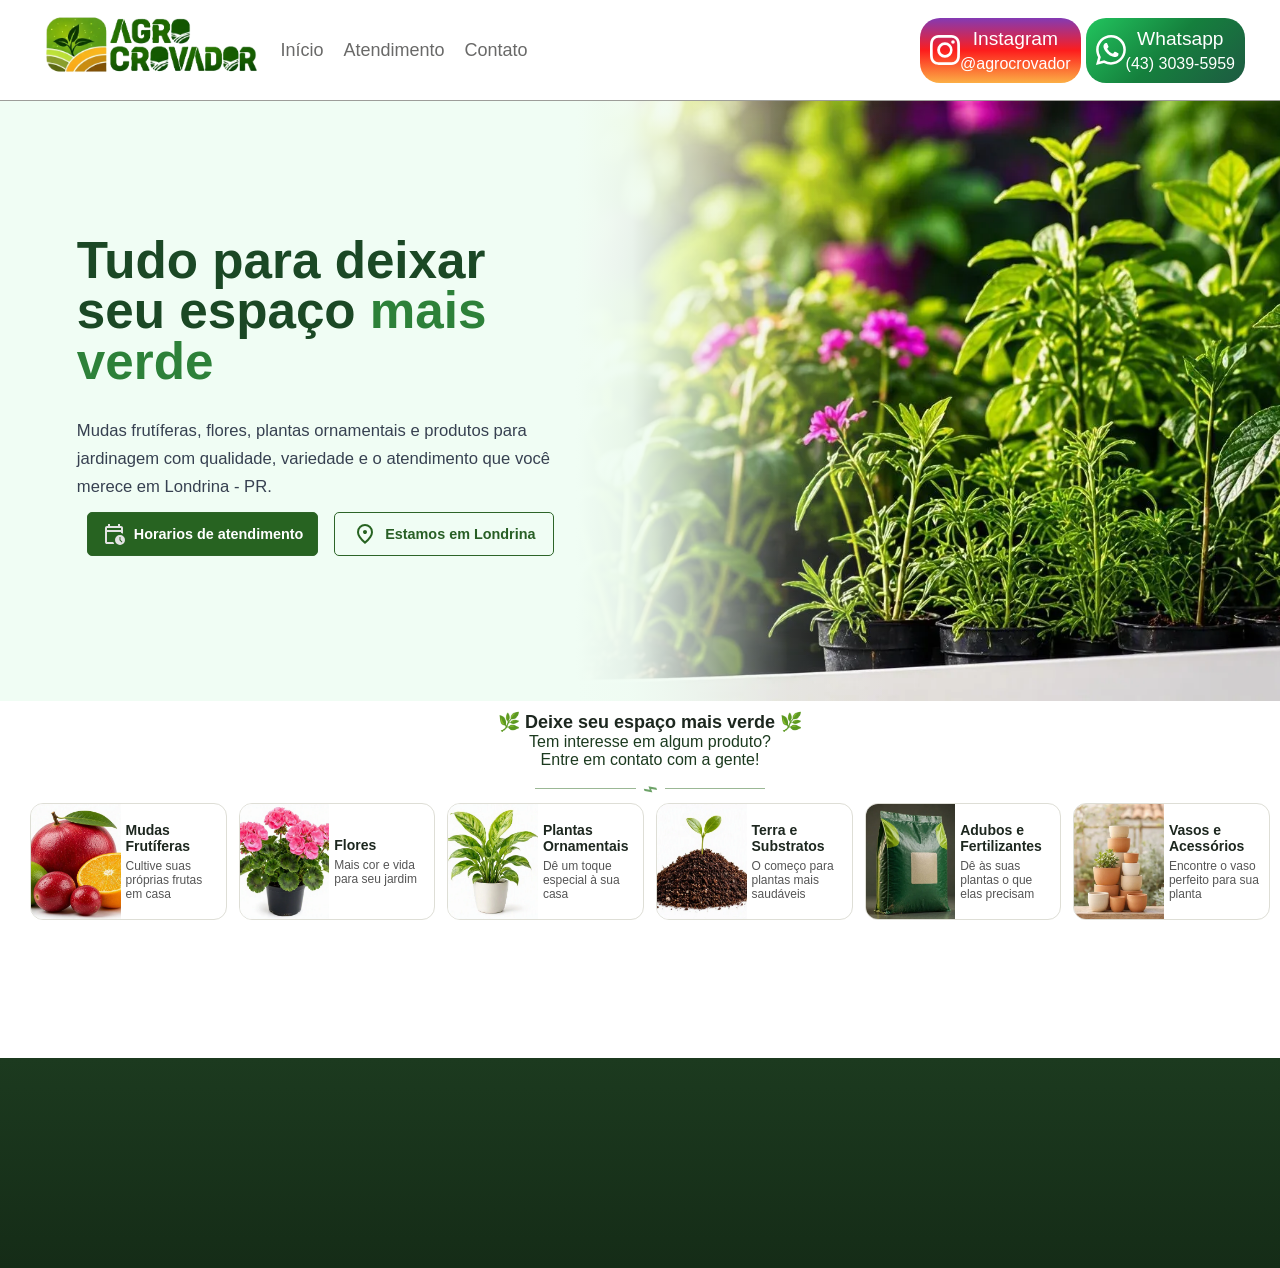
==== commit 7b5a7a5b: "Add files via upload" ====
--- a/index.html
+++ b/index.html
@@ -7,9 +7,8 @@
   <meta name="description"
     content="Encontre mudas frutíferas, flores, plantas ornamentais, vasos, adubos e produtos para jardinagem na AgroCrovador, em Londrina - PR.">
   <title>AgroCrovador | Plantas, Mudas e Jardinagem em Londrina</title>
-  <link rel="stylesheet" href="debugger.css" />
-  <link rel="stylesheet" href="AgroCrovador.css" />
-  <script src="AgroCrovador.js" defer></script>
+  <link rel="stylesheet" href="styles.css" />
+  <script src="script.js" defer></script>
   <script type="application/ld+json">
   {
     "@context": "https://schema.org",
@@ -51,7 +50,7 @@
     ]
   }
   </script>
-  <link rel="icon" type="image/png" href="imgs/Top_icon.png" />
+  <link rel="icon" type="image/png" href="imgs/top-icon.png" />
 </head>
 
 <body>
@@ -72,7 +71,7 @@
           <li>
             <a href="#contact" class="headerAction reveal">Contato</a>
           </li>
-        </ul> 
+        </ul>
       </nav>
 
       <nav aria-label="Navegação mobile">
@@ -273,7 +272,7 @@
         </div>
       </div>
       <div class="hero-image">
-        <img src="imgs/Main-Background.webp" alt="" />
+        <img src="imgs/main-background.webp" alt="" />
       </div>
     </section>
 
@@ -290,7 +289,7 @@
       <ul class="categories_container">
         <li class="category">
           <div class="category-image">
-            <img alt="" src="imgs/Fruits.webp" />
+            <img alt="" src="imgs/fruits.webp" />
           </div>
           <div class="category-info">
             <h3>Mudas Frutíferas</h3>
@@ -302,7 +301,7 @@
         </li>
         <li class="category">
           <div class="category-image">
-            <img alt="" src="imgs/Flowers.webp" />
+            <img alt="" src="imgs/flowers.webp" />
           </div>
           <div class="category-info">
             <h3>Flores</h3>
@@ -314,7 +313,7 @@
         </li>
         <li class="category">
           <div class="category-image">
-            <img alt="" src="imgs/Ornamental plants.webp" />
+            <img alt="" src="imgs/ornamental-plants.webp" />
           </div>
           <div class="category-info">
             <h3>Plantas Ornamentais</h3>
@@ -325,7 +324,7 @@
         </li>
         <li class="category">
           <div class="category-image">
-            <img alt="" src="imgs/land and substrates.webp" />
+            <img alt="" src="imgs/land-and-substrates.webp" />
           </div>
           <div class="category-info">
             <h3>Terra e Substratos</h3>
@@ -336,7 +335,7 @@
         </li>
         <li class="category">
           <div class="category-image">
-            <img alt="" src="imgs/Fertilizers.webp" />
+            <img alt="" src="imgs/fertilizes.webp" />
           </div>
           <div class="category-info">
             <h3>Adubos e Fertilizantes</h3>
@@ -347,7 +346,7 @@
         </li>
         <li class="category">
           <div class="category-image">
-            <img alt="" src="imgs/Vases.webp" />
+            <img alt="" src="imgs/vases.webp" />
           </div>
           <div class="category-info">
             <h3>Vasos e Acessórios</h3>
--- a/styles.css
+++ b/styles.css
@@ -0,0 +1,1075 @@
+@import url("https://fonts.googleapis.com/css2?family=Inter:ital,opsz,wght@0,14..32,100..900;1,14..32,100..900&display=swap");
+@import url("https://fonts.googleapis.com/css2?family=Mozilla+Text:wght@200..700&display=swap");
+@import url("https://fonts.googleapis.com/css2?family=JetBrains+Mono:ital,wght@0,100..800;1,100..800&family=Montserrat:ital,wght@0,100..900;1,100..900&family=Nanum+Brush+Script&display=swap");
+
+:root {
+  --brand-dark: #1c3a1f;
+  --brand-darker: #152c17;
+  --brand: #15803d;
+  --brand-light: #22c55e;
+  --brand-deep: #1e5a42;
+  --brand-line: #3d6440;
+
+  --green-deep: #082d08;
+  --green-border-deep: #0f4808;
+  --green-dark: #1b4825;
+  --green-decoration: #286b20;
+  --green: #28761d;
+  --green-heading: #35771d;
+  --green-accent: #3d8f1d;
+  --green-highlight: #2d8139;
+  --green-border: #487b42;
+  --green-category: #47864b;
+  --green-icon: #4b9f18;
+  --green-border-dark: #2d6428;
+  --green-link: #285f25;
+  --green-btn: #276321;
+  --green-btn-hover: #1f511a;
+  --green-line-light: #9bb895;
+  --green-accent-light: #6da368;
+
+  --white: #fff;
+  --surface-green: #f0fdf4;
+  --surface-warm: #fefbef;
+  --surface-soft: #f7f7f2;
+  --surface-hover: #e9f0e5;
+
+  --text: #1d271f;
+  --text-body: #374151;
+  --text-muted: #c7d3c3;
+  --text-light: #f3f5f0;
+  --text-nav: #696968;
+  --text-gray: #555;
+  --text-black: #111;
+  --text-white: #fff;
+  --text-skip: #103710;
+  --highlight-title: #183b22;
+  --highlight-text: #263d2b;
+
+  --border: #deded6;
+  --border-header: #9d9d99;
+
+  --overlay: rgba(255, 255, 255, 0.5);
+  --menu-overlay: rgba(245, 245, 245, 0.589);
+  --shadow: rgba(0, 0, 0, 0.1);
+  --shadow-soft: rgba(0, 0, 0, 0.08);
+  --shadow-strong: rgba(0, 0, 0, 0.12);
+  --focus: #099d40;
+  --close-btn: rgb(64, 81, 35);
+
+  --insta-purple: #833ab4;
+  --insta-red: #fd1d1d;
+  --insta-orange: #fcaf45;
+
+  --font-inter: "Inter", Arial, sans-serif;
+  --font-mozilla: "Mozilla Text", Arial, sans-serif;
+  --font-montserrat: "Montserrat", Arial, sans-serif;
+}
+
+html {
+  scroll-behavior: smooth;
+}
+*,
+*::before,
+*::after {
+  box-sizing: border-box;
+  margin: 0;
+  padding: 0;
+}
+
+body {
+  display: flex;
+  flex-direction: column;
+  background-color: var(--white);
+  min-height: 100vh;
+  min-height: 100dvh;
+  overflow-x: hidden;
+}
+img {
+  display: block;
+  max-width: 100%;
+  user-select: none;
+}
+
+a:focus-visible,
+button:focus-visible,
+input:focus-visible {
+  outline: 3px solid var(--focus);
+  outline-offset: 2px;
+}
+button {
+  font-family: inherit;
+}
+:focus-visible {
+  border-radius: 0.5rem;
+  outline: solid 3px var(--text-white);
+  outline-offset: 0.5px;
+}
+
+.sr-only {
+  position: absolute;
+  width: 1px;
+  height: 1px;
+  padding: 0;
+  margin: -1px;
+  overflow: hidden;
+  clip: rect(0, 0, 0, 0);
+  white-space: nowrap;
+  border: 0;
+}
+
+.skip-link {
+  position: absolute;
+  top: -100px;
+  left: 20px;
+  z-index: 9999;
+  padding: 12px 20px;
+  background: var(--white) fff;
+  color: var(--text-skip);
+  border: 2px solid var(--text-skip);
+  border-radius: 6px;
+  font-weight: 700;
+  text-decoration: none;
+}
+
+.skip-link:focus {
+  top: 20px;
+}
+
+.reveal {
+  opacity: 0;
+  transform: translateX(-80px);
+  transition:
+    opacity 0.8s ease,
+    transform 0.8s ease;
+}
+
+.reveal.show {
+  opacity: 1;
+  transform: translateX(0);
+}
+
+.menu-close-button {
+  border: 0;
+  background: transparent;
+  padding: 0;
+  cursor: pointer;
+}
+
+header {
+  position: sticky;
+  top: 0;
+  z-index: 1000;
+  display: flex;
+  align-items: center;
+  justify-content: space-between;
+  width: 100%;
+  padding: 5px clamp(12px, 3vw, 35px);
+  gap: clamp(12px, 2vw, 20px);
+  border-bottom: 1px solid var(--border-header);
+  background: var(--white);
+  font-family: var(--font-mozilla);
+}
+header div {
+  display: flex;
+  align-items: center;
+  gap: 5px;
+}
+
+header a {
+  text-decoration: none;
+}
+
+.logo {
+  width: clamp(175px, 18vw, 250px);
+  max-height: 90px;
+  object-fit: cover;
+  flex-shrink: 0;
+  background-color: var(--white);
+  margin: 0;
+}
+
+.btn-open-menu {
+  display: none;
+  margin: 10px;
+  cursor: pointer;
+  background: transparent;
+  border: none;
+  color: var(--brand);
+  font-size: 28px;
+  border-radius: 8px;
+  margin-left: auto;
+  transition: transform 0.3s ease;
+  font-weight: 900;
+}
+.btn-open-menu:hover {
+  transform: translateY(-2px);
+}
+.btn-open-menu:active {
+  transform: scale(0.85);
+}
+
+nav {
+  flex-shrink: 1;
+  background: var(--white);
+}
+
+nav ul {
+  display: flex;
+  width: 100%;
+  list-style: none;
+}
+
+.mobile-menu {
+  position: fixed;
+  top: 0;
+  right: 0;
+  z-index: 9999;
+  display: flex;
+  flex-direction: column;
+  align-items: flex-start;
+  width: min(250px, 85vw);
+  height: 100vh;
+  padding-top: 10px;
+  background: rgba(245, 245, 245, 0.589);
+  backdrop-filter: blur(10px);
+  box-shadow: -10px 0 10px rgba(0, 0, 0, 0.1);
+}
+
+.btn-close-menu {
+  display: flex;
+  margin: 0 auto;
+  cursor: pointer;
+  background-color: transparent;
+  border: none;
+}
+.mobile-menu li {
+  width: 100%;
+  margin-top: 20px;
+}
+
+.mobile-menu a:hover:not(.whatsapp-link, .active, .instagram-link),
+.mobile-menu button:hover:not(.btn-close-menu) {
+  color: var(--brand);
+  border-left: solid 3px var(--brand);
+}
+.mobile-menu .active {
+  color: var(--brand);
+  border-left: solid 5px var(--brand);
+}
+.desktop-menu a:hover:not(.active),
+.desktop-menu button:hover:not(.active, .btn-close-menu, .btn-open-menu) {
+  color: var(--brand);
+  border-bottom: solid 2px var(--brand);
+}
+.desktop-menu .active {
+  color: var(--brand);
+  border-bottom: solid 3px var(--brand);
+}
+nav a,
+nav button {
+  display: flex;
+  border: none;
+  background-color: transparent;
+  font-weight: 500;
+  color: var(--text-nav);
+  height: 100%;
+  padding: 10px;
+  cursor: pointer;
+  text-align: center;
+  white-space: nowrap;
+  font-size: large;
+}
+
+.whatsapp-link,
+.instagram-link {
+  display: flex;
+  border-radius: 20px;
+  flex-shrink: 0;
+  width: max-content;
+  height: max-content;
+  justify-self: center;
+  color: var(--text-white);
+  background: linear-gradient(
+    135deg,
+    var(--brand-light),
+    var(--brand),
+    var(--brand-deep)
+  );
+  padding: 10px;
+  font-weight: 500;
+}
+.contact-title {
+  font-size: larger;
+}
+.whatsapp-link svg,
+.instagram-link svg {
+  width: 30px;
+  height: 30px;
+  align-self: center;
+}
+
+.whatsapp-link div,
+.instagram-link div {
+  display: flex;
+  flex-direction: column;
+}
+.instagram-link {
+  background: linear-gradient(
+    180deg,
+    var(--insta-purple),
+    var(--insta-red),
+    var(--insta-orange)
+  );
+}
+main {
+  display: flex;
+  flex-direction: column;
+  font-family: var(--font-inter);
+}
+
+.hero-section {
+  position: relative;
+  display: flex;
+  align-items: center;
+  width: 100%;
+  min-height: 600px;
+  overflow: hidden;
+  background: var(--surface-green);
+}
+
+.hero-content {
+  position: relative;
+  display: flex;
+  align-items: center;
+  justify-content: flex-start;
+  width: 50%;
+  min-height: 600px;
+  padding: 60px clamp(20px, 6vw, 100px);
+}
+.hero-text {
+  max-width: 650px;
+}
+h1 {
+  font-family: var(--font-inter);
+  max-width: 600px;
+  color: var(--green-dark);
+  font-size: clamp(2.2rem, 4vw, 3.25rem);
+  font-weight: 750;
+  line-height: 0.98;
+}
+
+h1 span {
+  font-family: var(--font-montserrat), cursive;
+  font-weight: 800;
+  letter-spacing: 0;
+  color: var(--green-highlight);
+}
+
+.hero-content p {
+  max-width: 600px;
+  margin-top: 30px;
+  font-size: clamp(1rem, 1.3vw, 1.25rem);
+  line-height: 1.7;
+  color: var(--text-body);
+}
+.hero-actions {
+  display: flex;
+  flex-wrap: wrap;
+  width: 100%;
+  gap: 16px;
+  align-items: center;
+  margin: 10px;
+}
+#Bussiness-hours_btn,
+#a-location {
+  display: flex;
+  align-items: center;
+  justify-content: center;
+  min-width: 220px;
+  gap: 8px;
+  padding: 9px 14px;
+  border: 1px solid var(--green-border-dark);
+  border-radius: 5px;
+  cursor: pointer;
+
+  font-size: 0.9rem;
+  font-weight: 600;
+  text-decoration: none;
+  transition:
+    background-color 0.2s ease,
+    transform 0.2s ease,
+    box-shadow 0.2s ease;
+}
+
+#Bussiness-hours_btn {
+  background-color: var(--green-btn);
+  color: var(--white);
+}
+
+#Bussiness-hours_btn:hover {
+  background-color: var(--green-btn-hover);
+  transform: translateY(-1px);
+  box-shadow: 0 3px 8px rgba(0, 0, 0, 0.12);
+}
+
+#a-location {
+  background-color: transparent;
+  color: var(--green-link);
+}
+
+#a-location:hover {
+  background-color: var(--surface-hover);
+  transform: translateY(-1px);
+  box-shadow: 0 3px 8px rgba(0, 0, 0, 0.08);
+}
+
+.hero-image {
+  position: absolute;
+  top: 0;
+  right: 0;
+  width: 55%;
+  height: 100%;
+}
+
+.hero-image img {
+  width: 100%;
+  height: 100%;
+  object-fit: cover;
+  display: block;
+}
+
+.hero-image::after {
+  content: "";
+  position: absolute;
+  inset: 0;
+  background: linear-gradient(
+    to right,
+    var(--surface-green) 0%,
+    rgba(240, 253, 244, 0.95) 8%,
+    rgba(240, 253, 244, 0.65) 18%,
+    rgba(240, 253, 244, 0.2) 30%,
+    transparent 45%
+  );
+}
+.business-hours {
+  width: min(1200px, 92%);
+  margin: auto;
+  border-radius: 10px;
+  padding: 10px 0;
+  border: 2px solid var(--green-border-deep);
+
+  background-image: url(imgs/business-hours-background.webp);
+  background-position: center;
+  background-repeat: no-repeat;
+  background-size: cover;
+}
+#business-hours-close {
+  position: absolute;
+  left: 0;
+  margin: 5px;
+  width: 44px;
+  height: 44px;
+  display: flex;
+  align-items: center;
+  justify-content: center;
+  border: 3.3px solid var(--brand-light);
+  border-radius: 10px;
+  background: var(--close-btn);
+  cursor: pointer;
+}
+
+.business-hours img {
+  width: clamp(250px, 20vw, 400px);
+  max-height: 110px;
+  object-fit: cover;
+  flex-shrink: 0;
+  background-color: var(--surface-warm);
+  margin: 0 auto;
+}
+
+.business-hours-header {
+  display: flex;
+  align-items: center;
+  justify-content: center;
+  gap: 25px;
+  margin-bottom: 45px;
+}
+.business-hours-decoration {
+  display: flex;
+  align-items: center;
+  gap: 12px;
+  flex: 1;
+  max-width: 150px;
+}
+
+.business-hours-decoration div {
+  width: 100%;
+  height: 2px;
+  background: var(--green-decoration);
+}
+
+.decoration-leaf {
+  color: var(--green-decoration);
+  font-size: 25px;
+}
+
+#business-hours-title {
+  margin: 0;
+  color: var(--green-deep);
+  font-size: clamp(2rem, 5vw, 4.5rem);
+  font-weight: 800;
+  line-height: 0.95;
+  text-align: center;
+}
+
+#business-hours-title strong {
+  display: block;
+  margin-top: 10px;
+  color: var(--green-heading);
+  font-size: 1.2em;
+}
+
+.business-hours-list {
+  display: grid;
+  grid-template-columns: repeat(1, 1fr);
+  gap: 8px;
+}
+
+.business-hours-item {
+  display: grid;
+  grid-template-columns: 190px 1fr;
+  border: 2px solid var(--green-border);
+  border-radius: 0 35px 35px 0;
+  overflow: hidden;
+  background: var(--white);
+}
+
+.business-hours-icon {
+  display: flex;
+  align-items: center;
+  justify-content: center;
+  background: linear-gradient(135deg, var(--green-dark), var(--green-icon));
+}
+
+.business-hours-icon svg {
+  width: 90px;
+  height: 90px;
+}
+
+.business-hours-content {
+  display: flex;
+  flex-direction: column;
+  justify-content: center;
+  padding: 20px 50px;
+}
+
+.business-hours-content h3 {
+  margin: 0 0 5px;
+  color: var(--green);
+  font-size: clamp(1.2rem, 2.5vw, 2rem);
+  font-weight: 800;
+  line-height: 1.15;
+}
+
+.business-hours-content p {
+  margin: 0;
+  color: var(--text-black);
+  font-size: clamp(1.3rem, 3vw, 2.4rem);
+  line-height: 1.15;
+}
+
+.business-hours-content p strong {
+  color: var(--green-accent);
+  font-weight: 800;
+}
+
+.business-hours-content p.closed {
+  color: var(--text-black);
+  font-weight: 700;
+  font-size: clamp(1.5rem, 3vw, 2.5rem);
+}
+
+.catalog_container {
+  width: 100%;
+  color: var(--text);
+  margin: 10px;
+}
+
+.title-area {
+  flex: 1;
+  display: flex;
+  text-align: center;
+  flex-direction: column;
+  align-items: center;
+}
+.title-area h2 {
+  margin: 0;
+  font-size: 18px;
+  font-weight: 700;
+}
+.title-area p {
+  color: var(--brand-dark);
+  margin: 0;
+  font-size: 16px;
+  font-weight: 400;
+}
+.title-line {
+  width: 230px;
+  margin-top: 5px;
+  display: flex;
+  align-items: center;
+  gap: 7px;
+}
+.title-line span {
+  height: 1px;
+  flex: 1;
+  background: var(--green-line-light);
+}
+.title-line p {
+  color: var(--green-accent-light);
+  font-size: 25px;
+  transform: rotate(-20deg);
+  user-select: none;
+}
+
+.categories_container {
+  font-family: var(--font-mozilla);
+  list-style: none;
+  width: min(1250px, calc(100% - 40px));
+  margin: 0 auto;
+  display: grid;
+  grid-template-columns: repeat(6, 1fr);
+  gap: 12px;
+}
+
+.category {
+  height: 117px;
+  display: flex;
+  text-decoration: none;
+  color: inherit;
+  overflow: hidden;
+  border: 1px solid var(--border);
+  border-radius: 13px;
+  background: var(--white);
+}
+
+.category-image {
+  width: 46%;
+  flex-shrink: 0;
+  background: var(--surface-soft);
+}
+.category-image img {
+  width: 100%;
+  height: 100%;
+  object-fit: cover;
+}
+
+.category-info {
+  padding: 5px;
+  display: flex;
+  flex-direction: column;
+  justify-content: center;
+}
+
+.category-info h3 {
+  margin-bottom: 5px;
+  font-size: 14px;
+  line-height: 1.15;
+}
+
+.category-info p {
+  margin: 0;
+  color: var(--text-gray);
+  font-size: 12px;
+  font-weight: 520;
+}
+
+.category-info span {
+  margin-top: 5px;
+  color: var(--green-category);
+  font-size: 19px;
+}
+
+.highlights_container {
+  margin-top: auto;
+  font-family: var(--font-mozilla);
+  width: 100%;
+  min-height: 120px;
+  display: grid;
+  grid-template-columns: repeat(4, 1fr);
+  align-items: center;
+  padding: 18px 8%;
+  background-image: url(imgs/highlights-background.webp);
+  background-position: center;
+  background-size: cover;
+  background-repeat: no-repeat;
+}
+.highlights {
+  min-height: 80px;
+  display: flex;
+  align-items: center;
+  gap: 10px;
+  padding: 0 20px;
+}
+.highlights_icon {
+  width: 58px;
+  height: 58px;
+  flex-shrink: 0;
+  display: flex;
+  align-items: center;
+  justify-content: center;
+  border-radius: 16px;
+  background: rgba(255, 255, 255, 0.5);
+}
+.highlights_text {
+  display: flex;
+  flex-direction: column;
+  justify-content: center;
+}
+.highlights_text h3 {
+  margin: 0 0 4px;
+
+  font-size: 15px;
+  font-weight: 700;
+  line-height: 1.2;
+  color: var(--highlight-title);
+}
+.highlights_text p {
+  margin: 0;
+
+  font-size: 12px;
+  font-weight: 500;
+  line-height: 1.45;
+  color: var(--highlight-text);
+}
+footer {
+  display: flex;
+  background: linear-gradient(180deg, var(--brand-dark), var(--brand-darker));
+  color: var(--text-light);
+  padding: 22px 40px;
+  font-family: var(--font-montserrat);
+}
+footer a {
+  text-decoration: none;
+  color: var(--text-white);
+}
+.footer-inner {
+  max-width: 1400px;
+  margin: 0 auto;
+  display: flex;
+  align-items: center;
+  justify-content: center;
+  flex-wrap: wrap;
+  gap: 24px;
+}
+.footer-brand {
+  display: flex;
+  flex-direction: column;
+  align-items: center;
+  gap: 14px;
+  justify-items: center;
+  font-size: 17px;
+  color: var(--text-muted);
+  flex-shrink: 0;
+  line-height: 1.2;
+}
+.footer-brand img {
+  width: 200px;
+}
+.footer-brand p {
+  width: 100%;
+}
+.footer-info {
+  display: flex;
+  align-items: center;
+  gap: 28px;
+  flex-wrap: wrap;
+}
+.info-item {
+  display: flex;
+  align-items: center;
+  gap: 12px;
+}
+.icon-slot {
+  width: 34px;
+  height: 34px;
+  border-radius: 50%;
+  border: 1.5px solid rgba(255, 255, 255, 0.5);
+  display: flex;
+  align-items: center;
+  justify-content: center;
+  flex-shrink: 0;
+}
+.info-text .title {
+  font-size: 14px;
+  font-weight: 600;
+  line-height: 1.3;
+}
+.info-text .subtitle {
+  font-size: 12.5px;
+  color: var(--text-muted);
+  line-height: 1.3;
+}
+.divider {
+  width: 2px;
+  height: 36px;
+  background: var(--brand-line);
+  flex-shrink: 0;
+}
+.footer-cta {
+  display: flex;
+  align-items: center;
+  gap: 12px;
+  border: 1.5px solid rgba(255, 255, 255, 0.5);
+  border-radius: 999px;
+  padding: 8px 20px 8px 14px;
+}
+.footer-cta .icon-slot {
+  border-color: rgba(255, 255, 255, 0.5);
+}
+.footer-cta .cta-title {
+  font-size: 14px;
+  font-weight: 700;
+}
+.footer-cta .cta-subtitle {
+  font-size: 12px;
+  color: var(--text-muted);
+}
+@media (max-width: 1100px) {
+  .categories_container {
+    grid-template-columns: repeat(3, minmax(0, 1fr));
+  }
+
+  .hero-content {
+    padding-inline: clamp(20px, 4vw, 60px);
+  }
+
+  .highlights_container {
+    padding-inline: 5%;
+  }
+  .highlights {
+    padding: 10px;
+  }
+}
+@media screen and (max-width: 995px) {
+  header {
+    flex-wrap: wrap;
+    gap: 10px;
+    padding: 8px 15px;
+  }
+  .logo {
+    width: 210px;
+  }
+  header div {
+    width: 100%;
+    justify-content: center;
+  }
+  .hero-section {
+    min-height: 500px;
+  }
+  .hero-content {
+    width: 50%;
+    min-height: 500px;
+    padding: 30px clamp(15px, 4vw, 40px);
+  }
+  .hero-image {
+    width: 50%;
+  }
+  .title-area {
+    width: 100%;
+  }
+  .categories_container {
+    grid-template-columns: repeat(2, 1fr);
+  }
+  .highlights_container {
+    grid-template-columns: repeat(2, minmax(0, 1fr));
+    gap: 20px 0;
+    padding: 20px 5%;
+  }
+  .highlights {
+    padding: 10px;
+  }
+  .footer-inner {
+    text-align: center;
+  }
+  .divider {
+    display: none;
+  }
+  .footer-info {
+    justify-content: center;
+  }
+}
+
+@media screen and (max-width: 610px) {
+  header {
+    position: fixed;
+    flex-wrap: nowrap;
+    min-height: 72px;
+    padding: 8px 14px;
+    gap: 8px;
+  }
+  .logo {
+    width: min(200px, 65vw);
+  }
+  .btn-open-menu {
+    display: flex;
+  }
+  .hidden-mobile {
+    display: none;
+  }
+  .hero-section {
+    display: flex;
+    flex-direction: column;
+    min-height: auto;
+  }
+  .hero-image {
+    position: relative;
+    order: 1;
+    width: 100%;
+    height: 320px;
+  }
+  .hero-content {
+    order: 2;
+    width: 100%;
+    min-height: auto;
+    padding: 45px 25px;
+  }
+  .hero-text {
+    width: 100%;
+  }
+  .hero-content p {
+    margin-top: 20px;
+    font-size: 1rem;
+    line-height: 1.6;
+  }
+  .hero-image::after {
+    background: linear-gradient(
+      to bottom,
+      transparent 55%,
+      rgba(240, 253, 244, 0.6) 75%,
+      var(--surface-green) 100%
+    );
+  }
+  .business-hours {
+    width: 94%;
+    padding: 35px 0;
+  }
+  .business-hours-logo {
+    width: 95%;
+    margin-bottom: 30px;
+  }
+  .business-hours-header {
+    gap: 8px;
+  }
+  .business-hours-decoration {
+    display: none;
+  }
+  .business-hours-header h2 {
+    font-size: clamp(1.8rem, 9vw, 3rem);
+  }
+  .business-hours-header h2 strong {
+    margin-top: 5px;
+  }
+  .business-hours-item {
+    grid-template-columns: 85px 1fr;
+    min-height: 100px;
+    border-radius: 0 18px 18px 0;
+  }
+  .business-hours-icon {
+    padding: 10px;
+  }
+  .business-hours-icon img {
+    width: 55px;
+    height: 55px;
+  }
+  .business-hours-content {
+    padding: 12px 15px;
+  }
+  .business-hours-content h3 {
+    margin-bottom: 4px;
+    font-size: clamp(0.8rem, 3.5vw, 1.2rem);
+  }
+
+  .business-hours-content p {
+    font-size: clamp(0.95rem, 4vw, 1.4rem);
+  }
+
+  .categories_container {
+    width: calc(100% - 20px);
+  }
+  .categories_container {
+    grid-template-columns: 1fr;
+    gap: 8px;
+  }
+  .category {
+    height: 95px;
+  }
+  .category-image {
+    width: 35%;
+  }
+  .highlights_container {
+    grid-template-columns: 1fr;
+    padding: 20px;
+  }
+  .highlights {
+    flex-direction: column;
+    text-align: center;
+  }
+  footer {
+    padding: 20px 18px;
+  }
+  .footer-info {
+    flex-direction: column;
+    gap: 16px;
+  }
+  .footer-cta {
+    width: 100%;
+    justify-content: center;
+  }
+}
+@media screen and (min-width: 2560px) {
+  .categories_container {
+    grid-template-columns: repeat(3, minmax(0, 1fr));
+  }
+  .category {
+    height: 170px;
+  }
+  .category-info h3 {
+    font-size: 18px;
+    line-height: 1.15;
+  }
+
+  .category-info p {
+    font-size: 15px;
+    font-weight: 520;
+  }
+
+  .category-info span {
+    font-size: 19px;
+  }
+}
+@media (prefers-reduced-motion: reduce) {
+  html {
+    scroll-behavior: auto;
+  }
+
+  .reveal,
+  .reveal.show {
+    opacity: 1;
+    transform: none;
+    transition: none;
+  }
+
+  *,
+  *::before,
+  *::after {
+    animation-duration: 0.01ms !important;
+    animation-iteration-count: 1 !important;
+    transition-duration: 0.01ms !important;
+  }
+}
+
+.is-hidden {
+  display: none !important;
+}
